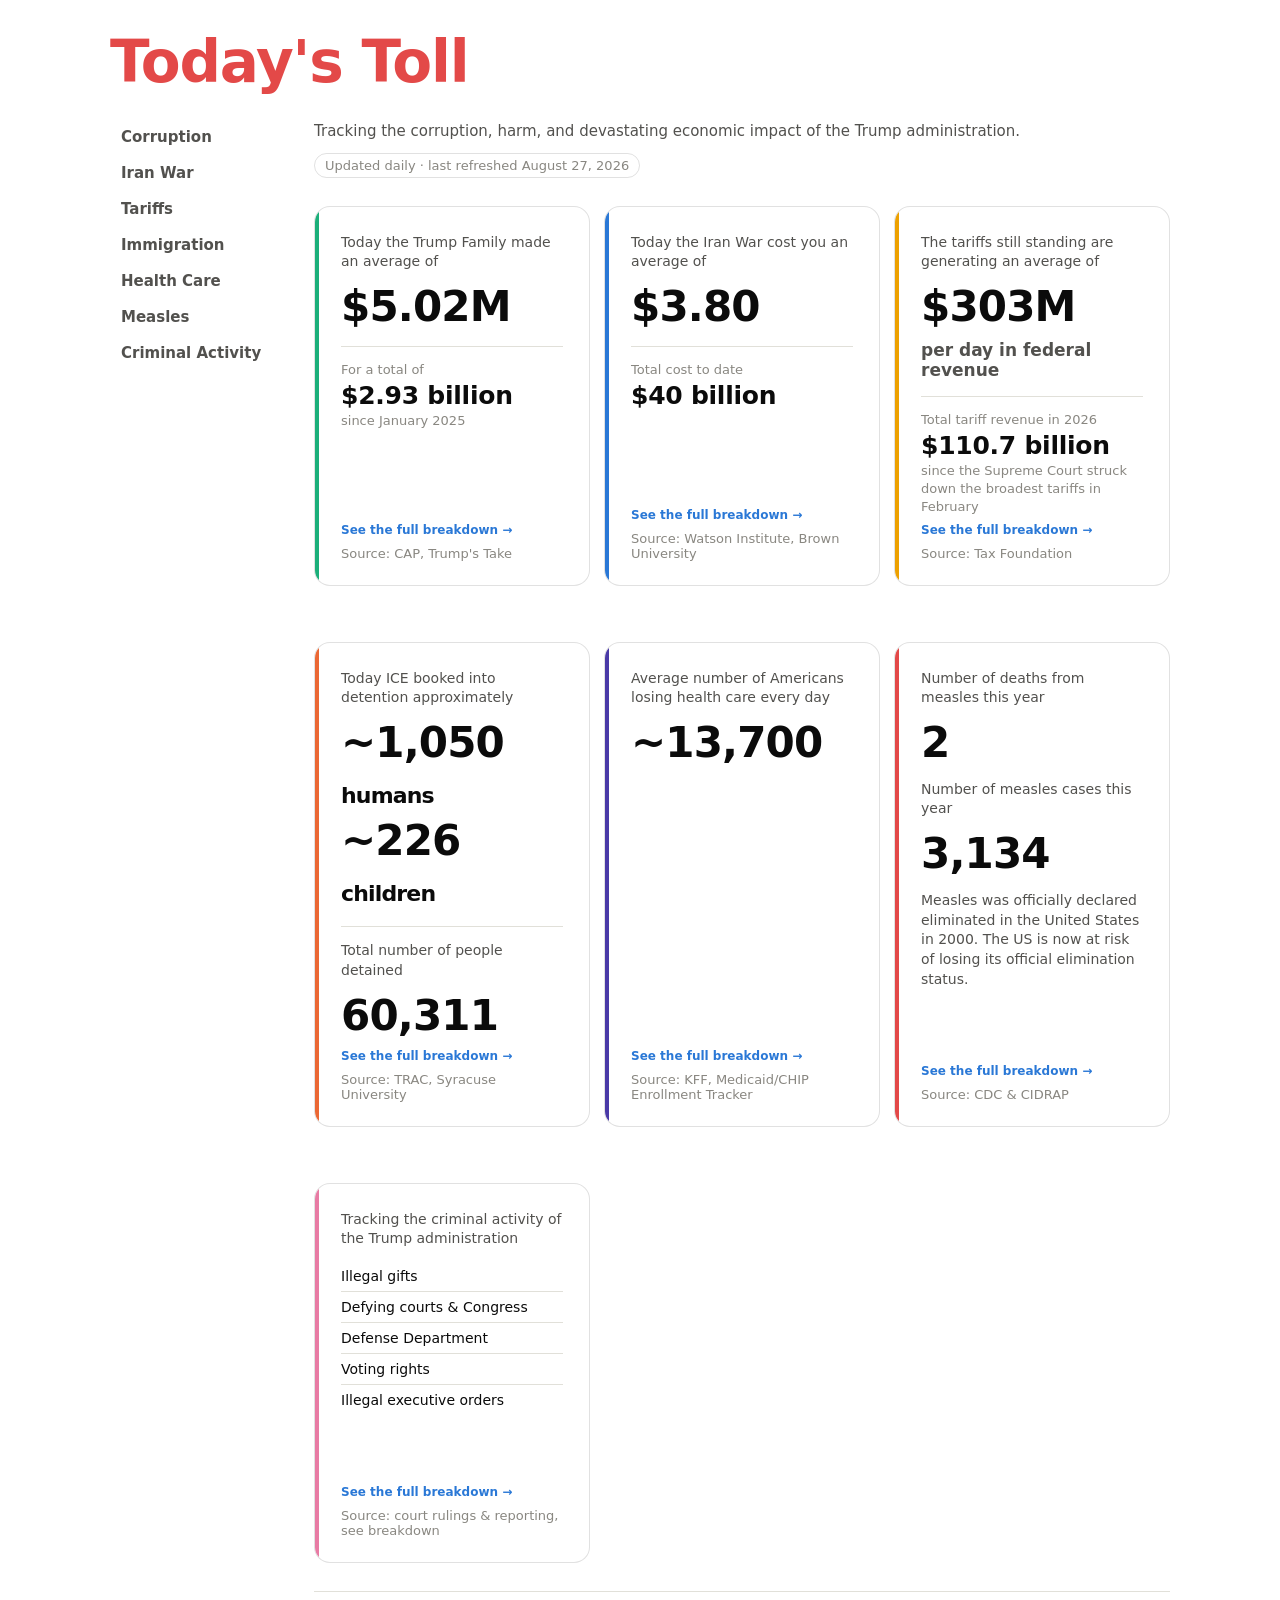
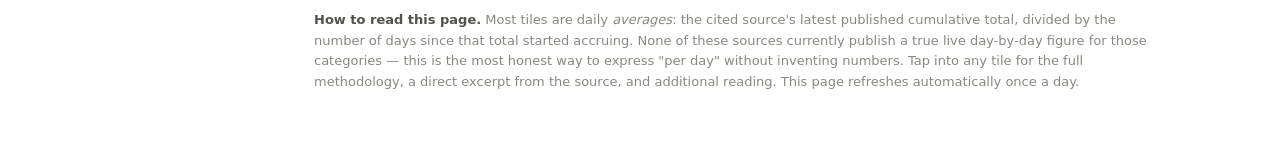
==== index.html @ 9c8bad54 "Add files via upload" ====
<!DOCTYPE html>
<html lang="en">
<head>
<meta charset="UTF-8">
<meta name="viewport" content="width=device-width, initial-scale=1.0">
<title>Today's Toll</title>
<link rel="stylesheet" href="style.css">
</head>
<body>

<header class="site-header">
  <p class="site-title"><a href="index.html">Today's Toll</a></p>
</header>

<div class="layout">
  <details class="mobile-menu">
    <summary>Menu</summary>
    <ul>
      <li><a href="trump-family.html">Corruption</a></li>
      <li><a href="iran-war.html">Iran War</a></li>
      <li><a href="tariffs.html">Tariffs</a></li>
      <li><a href="ice.html">Immigration</a></li>
      <li><a href="health-care.html">Health Care</a></li>
      <li><a href="measles.html">Measles</a></li>
      <li><a href="criminal-activity.html">Criminal Activity</a></li>
    </ul>
  </details>

  <nav class="sidebar">
    <ul>
      <li><a href="trump-family.html">Corruption</a></li>
      <li><a href="iran-war.html">Iran War</a></li>
      <li><a href="tariffs.html">Tariffs</a></li>
      <li><a href="ice.html">Immigration</a></li>
      <li><a href="health-care.html">Health Care</a></li>
      <li><a href="measles.html">Measles</a></li>
      <li><a href="criminal-activity.html">Criminal Activity</a></li>
    </ul>
  </nav>

  <main class="content">
    <div class="masthead">
      <p>Tracking the corruption, harm, and devastating economic impact of the Trump administration.</p>
      <span class="asof">Updated daily &middot; last refreshed August 27, 2026</span>
    </div>

    <div class="grid">

      <a class="tile" href="trump-family.html" style="--accent: var(--series-aqua)">
        <div class="tile-top">
          <p class="tile-label">Today the Trump Family made an average of</p>
          <p class="tile-value">$5.02M</p>
          <div class="tile-total-block">
            <p class="tile-total-label">For a total of</p>
            <p class="tile-total-value">$2.93 billion</p>
            <p class="tile-total-label">since January 2025</p>
          </div>
        </div>
        <div class="tile-footer">
          <span class="tile-cta">See the full breakdown &rarr;</span>
          <span class="tile-source">Source: CAP, Trump's Take</span>
        </div>
      </a>

      <a class="tile" href="iran-war.html" style="--accent: var(--series-blue)">
        <div class="tile-top">
          <p class="tile-label">Today the Iran War cost you an average of</p>
          <p class="tile-value">$3.80</p>
          <div class="tile-total-block">
            <p class="tile-total-label">Total cost to date</p>
            <p class="tile-total-value">$40 billion</p>
          </div>
        </div>
        <div class="tile-footer">
          <span class="tile-cta">See the full breakdown &rarr;</span>
          <span class="tile-source">Source: Watson Institute, Brown University</span>
        </div>
      </a>

      <a class="tile" href="tariffs.html" style="--accent: var(--series-yellow)">
        <div class="tile-top">
          <p class="tile-label">The tariffs still standing are generating an average of</p>
          <p class="tile-value">$303M</p>
          <p class="tile-value-sub">per day in federal revenue</p>
          <div class="tile-total-block">
            <p class="tile-total-label">Total tariff revenue in 2026</p>
            <p class="tile-total-value">$110.7 billion</p>
            <p class="tile-total-label">since the Supreme Court struck down the broadest tariffs in February</p>
          </div>
        </div>
        <div class="tile-footer">
          <span class="tile-cta">See the full breakdown &rarr;</span>
          <span class="tile-source">Source: Tax Foundation</span>
        </div>
      </a>

      <a class="tile" href="ice.html" style="--accent: var(--series-orange)">
        <div class="tile-top">
          <p class="tile-label">Today ICE booked into detention approximately</p>
          <p class="tile-value">~1,050 <span style="font-size:22px; font-weight:600;">humans</span></p>
          <p class="tile-value">~226 <span style="font-size:22px; font-weight:600;">children</span></p>
          <div class="tile-total-block">
            <p class="tile-label">Total number of people detained</p>
            <p class="tile-value">60,311</p>
          </div>
        </div>
        <div class="tile-footer">
          <span class="tile-cta">See the full breakdown &rarr;</span>
          <span class="tile-source">Source: TRAC, Syracuse University</span>
        </div>
      </a>

      <a class="tile" href="health-care.html" style="--accent: var(--series-violet)">
        <div class="tile-top">
          <p class="tile-label">Average number of Americans losing health care every day</p>
          <p class="tile-value">~13,700</p>
        </div>
        <div class="tile-footer">
          <span class="tile-cta">See the full breakdown &rarr;</span>
          <span class="tile-source">Source: KFF, Medicaid/CHIP Enrollment Tracker</span>
        </div>
      </a>

      <a class="tile" href="measles.html" style="--accent: var(--series-red)">
        <div class="tile-top">
          <p class="tile-label">Number of deaths from measles this year</p>
          <p class="tile-value">2</p>
          <p class="tile-label" style="margin-top:14px;">Number of measles cases this year</p>
          <p class="tile-value">3,134</p>
          <p class="tile-label" style="margin-top:14px;">Measles was officially declared eliminated in the United States in 2000. The US is now at risk of losing its official elimination status.</p>
        </div>
        <div class="tile-footer">
          <span class="tile-cta">See the full breakdown &rarr;</span>
          <span class="tile-source">Source: CDC &amp; CIDRAP</span>
        </div>
      </a>

      <a class="tile" href="criminal-activity.html" style="--accent: var(--series-magenta)">
        <div class="tile-top">
          <p class="tile-label">Tracking the criminal activity of the Trump administration</p>
          <ul class="tile-list">
            <li>Illegal gifts</li>
            <li>Defying courts &amp; Congress</li>
            <li>Defense Department</li>
            <li>Voting rights</li>
            <li>Illegal executive orders</li>
          </ul>
        </div>
        <div class="tile-footer">
          <span class="tile-cta">See the full breakdown &rarr;</span>
          <span class="tile-source">Source: court rulings &amp; reporting, see breakdown</span>
        </div>
      </a>

    </div>

    <div class="footer">
      <strong>How to read this page.</strong> Most tiles are daily <em>averages</em>: the cited source's latest published cumulative total, divided by the number of days since that total started accruing. None of these sources currently publish a true live day-by-day figure for those categories &mdash; this is the most honest way to express "per day" without inventing numbers. Tap into any tile for the full methodology, a direct excerpt from the source, and additional reading. This page refreshes automatically once a day.
    </div>
  </main>
</div>

</body>
</html>
---- style.css ----
:root {
  color-scheme: light;
  --surface-1:      #ffffff;
  --page-plane:     #ffffff;
  --text-primary:   #0b0b0b;
  --text-secondary: #52514e;
  --text-muted:     #898781;
  --gridline:       #e1e0d9;
  --border:         rgba(11,11,11,0.12);
  --series-blue:    #2a78d6;
  --series-orange:  #eb6834;
  --series-aqua:    #1baf7a;
  --series-yellow:  #eda100;
  --series-red:     #e34948;
  --series-violet:  #4a3aa7;
  --series-magenta: #e87ba4;
}

* { box-sizing: border-box; }

html, body {
  margin: 0;
  font-family: system-ui, -apple-system, "Segoe UI", sans-serif;
  background: var(--page-plane);
  color: var(--text-primary);
}

body {
  min-height: 100vh;
}

.wrap { max-width: 880px; margin: 0 auto; }
.wrap-narrow { max-width: 680px; margin: 0 auto; }

/* ---------- Site header ---------- */
.site-header {
  max-width: 1100px;
  margin: 0 auto;
  padding: 28px 20px 0;
}
.site-title {
  font-size: 58px;
  font-weight: 800;
  letter-spacing: -0.02em;
  margin: 0;
  color: var(--series-red);
}
.site-title a {
  color: inherit;
  text-decoration: none;
}

/* ---------- Sidebar + content layout ---------- */
.layout {
  max-width: 1100px;
  margin: 0 auto;
  padding: 24px 20px 56px;
  display: flex;
  gap: 36px;
  align-items: flex-start;
}
.sidebar {
  flex: 0 0 168px;
  position: sticky;
  top: 24px;
}
.sidebar ul {
  list-style: none;
  margin: 0;
  padding: 0;
  display: flex;
  flex-direction: column;
  gap: 2px;
}
.sidebar a {
  display: block;
  padding: 8px 11px;
  border-radius: 7px;
  font-size: 15px;
  font-weight: 600;
  color: var(--text-secondary);
  text-decoration: none;
}
.sidebar a:hover { background: #f4f4f2; color: var(--text-primary); }
.sidebar a.active { background: #f0f0ee; color: var(--text-primary); }

.content { flex: 1 1 auto; min-width: 0; }

.mobile-menu { display: none; }
@media (max-width: 760px) {
  .sidebar { display: none; }
  .layout { display: block; }
  .mobile-menu {
    display: block;
    margin-bottom: 24px;
  }
  .mobile-menu summary {
    cursor: pointer;
    font-weight: 700;
    font-size: 15px;
    padding: 10px 14px;
    border: 1px solid var(--border);
    border-radius: 8px;
    list-style: none;
  }
  .mobile-menu summary::-webkit-details-marker { display: none; }
  .mobile-menu summary::before {
    content: "\2630  ";
  }
  .mobile-menu[open] summary { border-radius: 8px 8px 0 0; }
  .mobile-menu ul {
    list-style: none;
    margin: 0;
    padding: 6px;
    border: 1px solid var(--border);
    border-top: none;
    border-radius: 0 0 8px 8px;
  }
  .mobile-menu li a {
    display: block;
    padding: 8px 11px;
    font-size: 15px;
    font-weight: 600;
    color: var(--text-secondary);
    text-decoration: none;
    border-radius: 6px;
  }
  .mobile-menu li a:hover { background: #f4f4f2; }
}

/* ---------- Masthead (homepage) ---------- */
.masthead { margin-bottom: 28px; }
.masthead h1 {
  font-size: 20px;
  font-weight: 600;
  margin: 0 0 6px;
  letter-spacing: -0.01em;
}
.masthead p {
  margin: 0;
  color: var(--text-secondary);
  font-size: 15px;
  line-height: 1.5;
}
.asof {
  display: inline-block;
  margin-top: 10px;
  font-size: 13px;
  color: var(--text-muted);
  border: 1px solid var(--border);
  border-radius: 999px;
  padding: 4px 10px;
}

/* ---------- Tile grid ---------- */
.grid {
  display: grid;
  grid-template-columns: repeat(auto-fit, minmax(240px, 1fr));
  column-gap: 14px;
  row-gap: 56px;
}

a.tile {
  display: flex;
  flex-direction: column;
  min-height: 380px;
  text-decoration: none;
  color: inherit;
  background: var(--surface-1);
  border: 1px solid var(--border);
  border-radius: 16px;
  padding: 26px 26px 24px;
  position: relative;
  overflow: hidden;
  transition: box-shadow 0.15s ease, transform 0.15s ease;
}
.tile-top { flex: 1 1 auto; }
.tile-footer { margin-top: auto; }
a.tile:hover {
  box-shadow: 0 4px 16px rgba(11,11,11,0.08);
  transform: translateY(-1px);
}
a.tile::before {
  content: "";
  position: absolute;
  left: 0; top: 0; bottom: 0;
  width: 4px;
  background: var(--accent, var(--series-blue));
}

.tile-label {
  font-size: 14px;
  color: var(--text-secondary);
  margin: 0 0 12px;
  line-height: 1.4;
}

.tile-value {
  font-size: 42px;
  font-weight: 600;
  line-height: 1.1;
  margin: 0 0 6px;
  letter-spacing: -0.02em;
  font-variant-numeric: proportional-nums;
}

.tile-value-secondary {
  font-size: 32px;
  font-weight: 600;
  line-height: 1.1;
  margin: 0 0 6px;
  letter-spacing: -0.02em;
  font-variant-numeric: proportional-nums;
}

.tile-value-sub {
  font-size: 17px;
  font-weight: 600;
  color: var(--text-secondary);
  margin: 10px 0 0;
}

.tile-list {
  list-style: none;
  margin: 0;
  padding: 0;
}
.tile-list li {
  font-size: 14px;
  color: var(--text-primary);
  padding: 7px 0;
  border-top: 1px solid var(--gridline);
}
.tile-list li:first-child { border-top: none; }

.tile-total-block {
  margin: 16px 0 0;
  padding-top: 14px;
  border-top: 1px solid var(--gridline);
}
.tile-total-label {
  font-size: 13px;
  color: var(--text-muted);
  margin: 0;
  line-height: 1.4;
}
.tile-total-value {
  font-size: 25px;
  font-weight: 700;
  color: var(--text-primary);
  margin: 2px 0;
  letter-spacing: -0.01em;
  font-variant-numeric: proportional-nums;
}

.tile-cta {
  display: inline-flex;
  align-items: center;
  gap: 4px;
  font-size: 12px;
  font-weight: 600;
  color: var(--series-blue);
  margin-top: 0;
}

.tile-source {
  display: block;
  font-size: 13px;
  color: var(--text-muted);
  margin-top: 8px;
}

.footer {
  margin-top: 28px;
  padding-top: 18px;
  border-top: 1px solid var(--gridline);
  font-size: 13px;
  color: var(--text-muted);
  line-height: 1.6;
}
.footer strong { color: var(--text-secondary); }

/* ---------- Detail pages ---------- */
.back-link {
  display: inline-flex;
  align-items: center;
  gap: 6px;
  font-size: 12px;
  font-weight: 600;
  color: var(--text-secondary);
  text-decoration: none;
  margin-bottom: 24px;
}
.back-link:hover { color: var(--text-primary); }

.detail-header {
  border-left: 4px solid var(--accent, var(--series-blue));
  padding-left: 20px;
  margin-bottom: 32px;
}
.detail-eyebrow {
  font-size: 13px;
  font-weight: 700;
  letter-spacing: 0.03em;
  text-transform: uppercase;
  color: var(--accent, var(--series-blue));
  margin: 0 0 8px;
}
.detail-header h1 {
  font-size: 23px;
  font-weight: 600;
  margin: 0 0 6px;
  letter-spacing: -0.01em;
}
.detail-value {
  font-size: 38px;
  font-weight: 600;
  letter-spacing: -0.02em;
  margin: 12px 0 4px;
}
.detail-total {
  font-size: 13px;
  color: var(--text-secondary);
  margin: 0;
}
.detail-total strong { color: var(--text-primary); }

.section-title {
  font-size: 12px;
  font-weight: 700;
  text-transform: uppercase;
  letter-spacing: 0.03em;
  color: var(--text-muted);
  margin: 32px 0 12px;
}

.quote-block {
  background: var(--page-plane);
  border: 1px solid var(--gridline);
  border-left: 3px solid var(--accent, var(--series-blue));
  border-radius: 8px;
  padding: 14px 16px;
  font-size: 13px;
  line-height: 1.6;
  color: var(--text-primary);
  margin: 0 0 8px;
}
.quote-cite {
  font-size: 14px;
  color: var(--text-muted);
  margin: 0 0 20px;
}
.quote-cite a { color: var(--series-blue); text-decoration: none; }
.quote-cite a:hover { text-decoration: underline; }

.source-list {
  list-style: none;
  margin: 0;
  padding: 0;
}
.source-list li {
  padding: 12px 0;
  border-top: 1px solid var(--gridline);
}
.source-list li:first-child { border-top: none; }
.source-list a {
  font-size: 13px;
  font-weight: 600;
  color: var(--series-blue);
  text-decoration: none;
}
.source-list a:hover { text-decoration: underline; }
.source-list p {
  margin: 4px 0 0;
  font-size: 14px;
  color: var(--text-secondary);
  line-height: 1.5;
}

.methodology {
  margin-top: 32px;
  padding-top: 16px;
  border-top: 1px solid var(--gridline);
  font-size: 13px;
  color: var(--text-muted);
  line-height: 1.6;
}
.methodology strong { color: var(--text-secondary); }

/* ---------- Criminal Activity sub-category sections ---------- */
.subcategory {
  margin: 0 0 28px;
  padding-bottom: 28px;
  border-bottom: 1px solid var(--gridline);
}
.subcategory:last-child {
  border-bottom: none;
  padding-bottom: 0;
}
.subcategory-title {
  font-size: 19px;
  font-weight: 600;
  margin: 0 0 8px;
  letter-spacing: -0.01em;
}
.subcategory-placeholder {
  font-size: 14px;
  color: var(--text-muted);
  font-style: italic;
  margin: 0;
}
.subcategory-dek {
  font-size: 14px;
  color: var(--text-secondary);
  margin: 0 0 12px;
  line-height: 1.5;
}
.subcategory-links {
  font-size: 13px;
  color: var(--text-muted);
  margin: 8px 0 0;
}
.subcategory-links a { color: var(--series-blue); text-decoration: none; }
.subcategory-links a:hover { text-decoration: underline; }
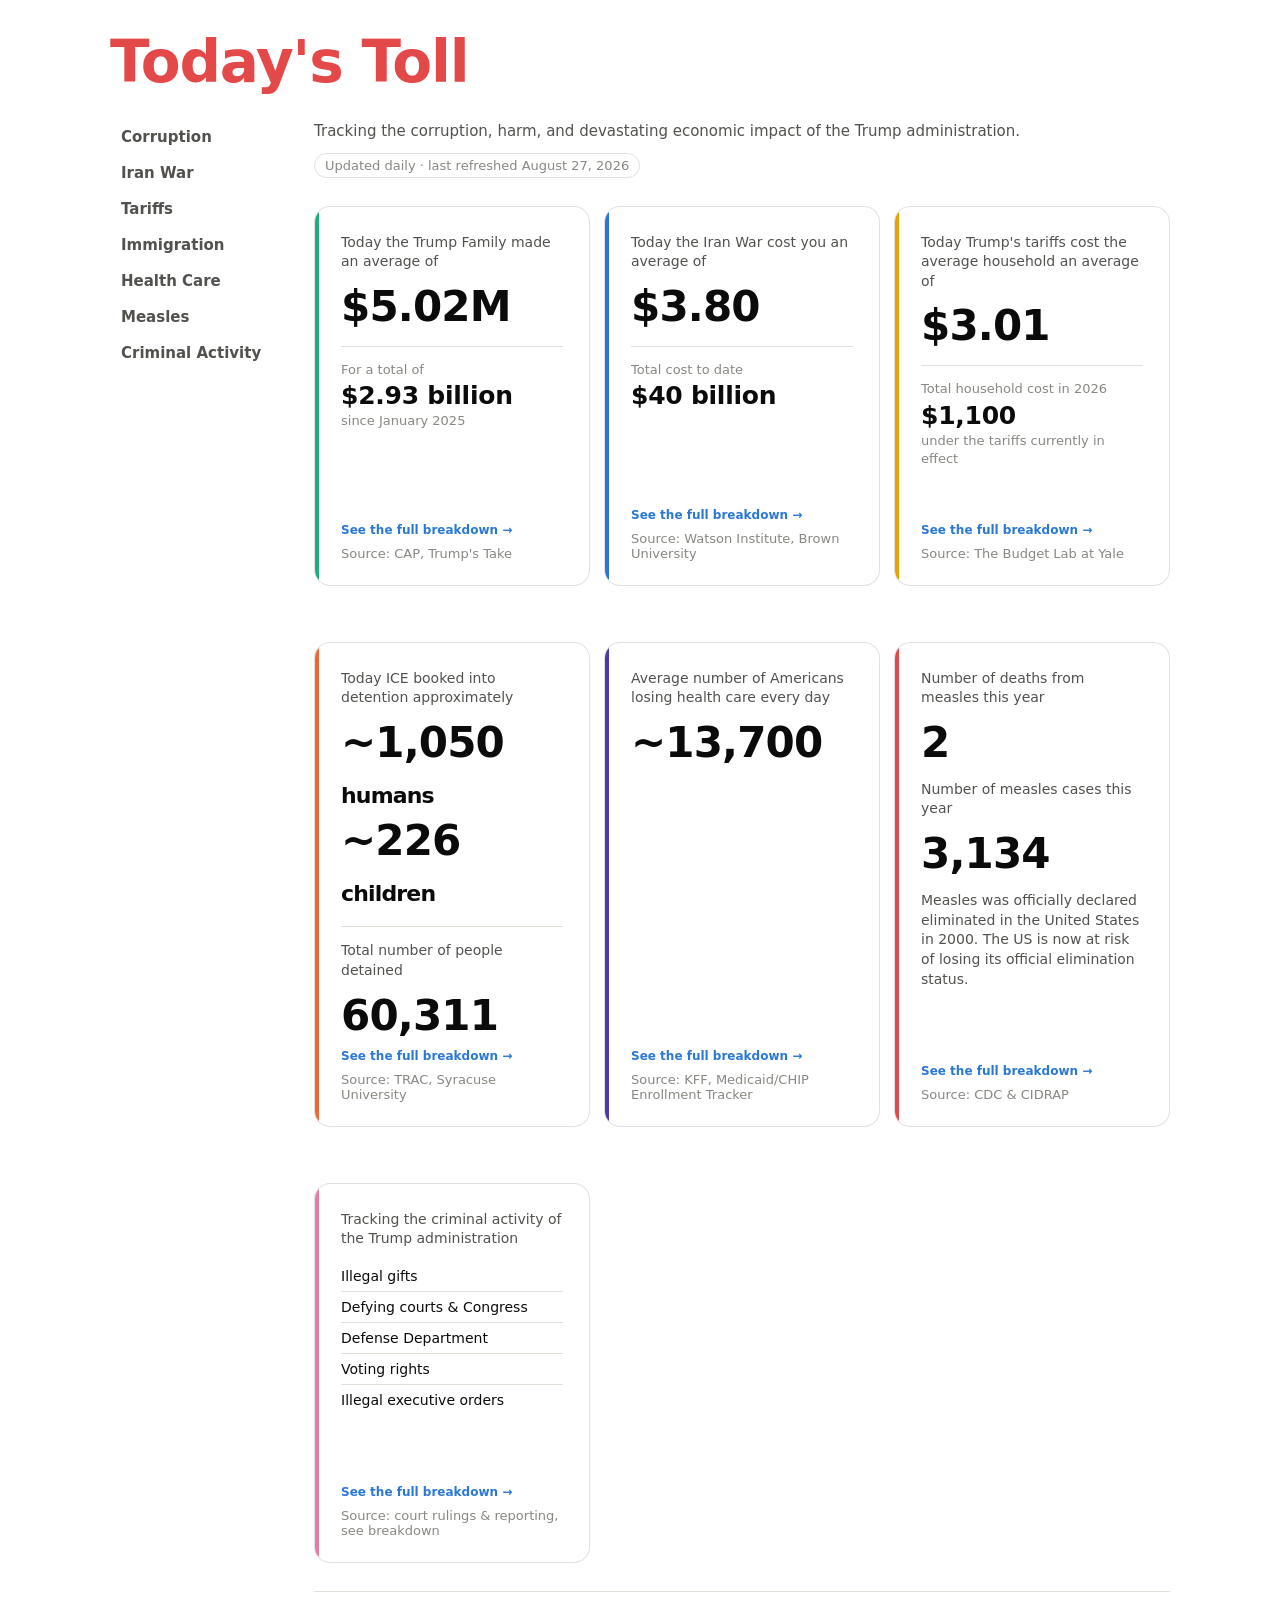
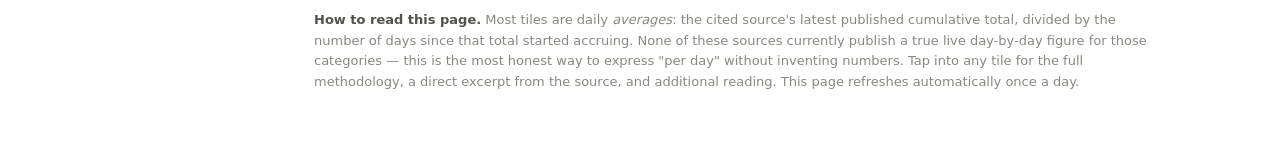
==== commit d39d28e5: "Add files via upload" ====
--- a/index.html
+++ b/index.html
@@ -79,18 +79,17 @@
 
       <a class="tile" href="tariffs.html" style="--accent: var(--series-yellow)">
         <div class="tile-top">
-          <p class="tile-label">The tariffs still standing are generating an average of</p>
-          <p class="tile-value">$303M</p>
-          <p class="tile-value-sub">per day in federal revenue</p>
+          <p class="tile-label">Today Trump's tariffs cost the average household an average of</p>
+          <p class="tile-value">$3.01</p>
           <div class="tile-total-block">
-            <p class="tile-total-label">Total tariff revenue in 2026</p>
-            <p class="tile-total-value">$110.7 billion</p>
-            <p class="tile-total-label">since the Supreme Court struck down the broadest tariffs in February</p>
+            <p class="tile-total-label">Total household cost in 2026</p>
+            <p class="tile-total-value">$1,100</p>
+            <p class="tile-total-label">under the tariffs currently in effect</p>
           </div>
         </div>
         <div class="tile-footer">
           <span class="tile-cta">See the full breakdown &rarr;</span>
-          <span class="tile-source">Source: Tax Foundation</span>
+          <span class="tile-source">Source: The Budget Lab at Yale</span>
         </div>
       </a>
 
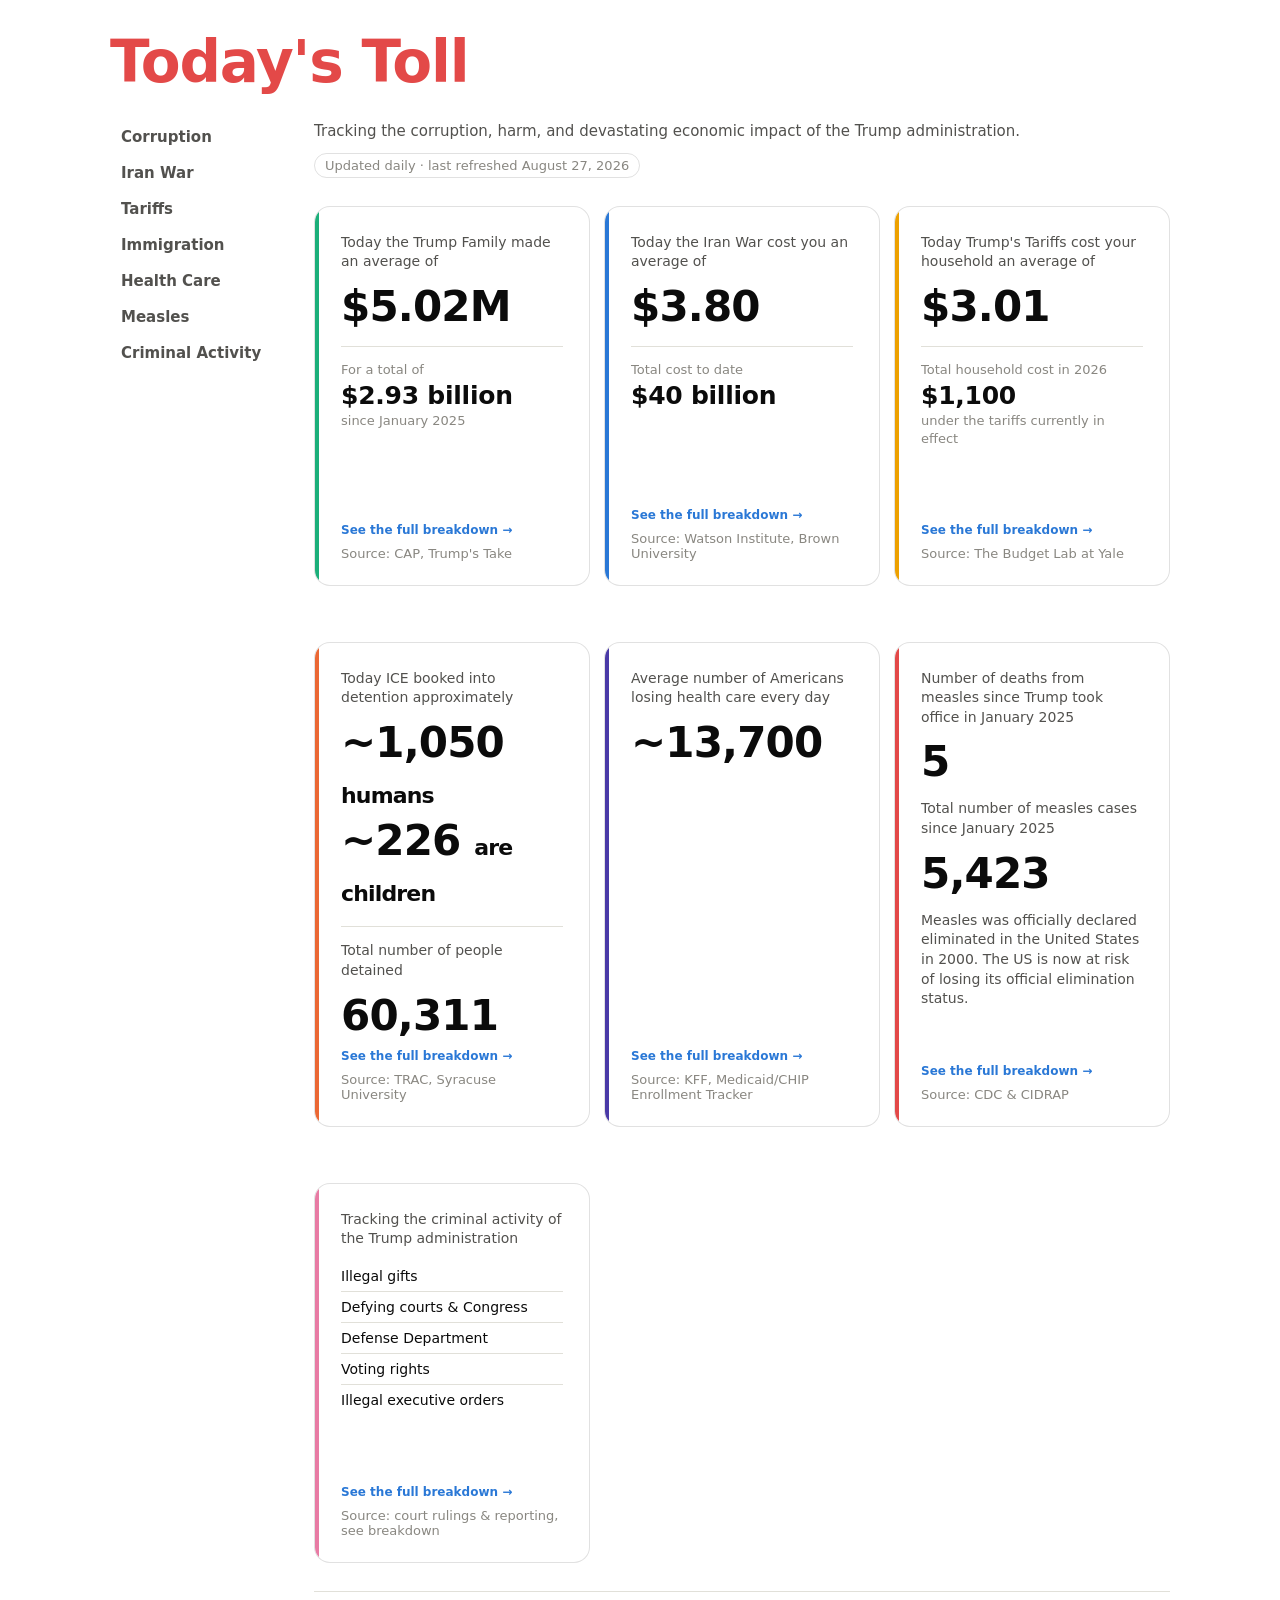
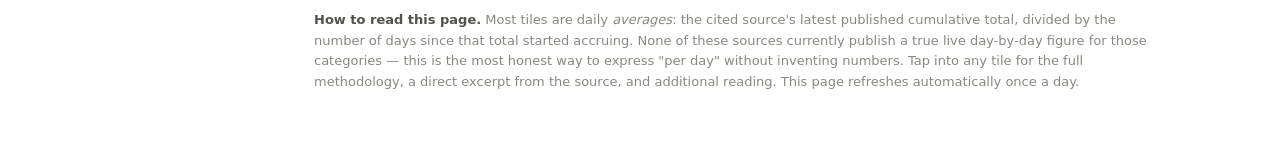
==== commit 13101a81: "Add files via upload" ====
--- a/index.html
+++ b/index.html
@@ -79,7 +79,7 @@
 
       <a class="tile" href="tariffs.html" style="--accent: var(--series-yellow)">
         <div class="tile-top">
-          <p class="tile-label">Today Trump's tariffs cost the average household an average of</p>
+          <p class="tile-label">Today Trump's Tariffs cost your household an average of</p>
           <p class="tile-value">$3.01</p>
           <div class="tile-total-block">
             <p class="tile-total-label">Total household cost in 2026</p>
@@ -97,7 +97,7 @@
         <div class="tile-top">
           <p class="tile-label">Today ICE booked into detention approximately</p>
           <p class="tile-value">~1,050 <span style="font-size:22px; font-weight:600;">humans</span></p>
-          <p class="tile-value">~226 <span style="font-size:22px; font-weight:600;">children</span></p>
+          <p class="tile-value">~226 <span style="font-size:22px; font-weight:600;">are children</span></p>
           <div class="tile-total-block">
             <p class="tile-label">Total number of people detained</p>
             <p class="tile-value">60,311</p>
@@ -122,10 +122,10 @@
 
       <a class="tile" href="measles.html" style="--accent: var(--series-red)">
         <div class="tile-top">
-          <p class="tile-label">Number of deaths from measles this year</p>
-          <p class="tile-value">2</p>
-          <p class="tile-label" style="margin-top:14px;">Number of measles cases this year</p>
-          <p class="tile-value">3,134</p>
+          <p class="tile-label">Number of deaths from measles since Trump took office in January 2025</p>
+          <p class="tile-value">5</p>
+          <p class="tile-label" style="margin-top:14px;">Total number of measles cases since January 2025</p>
+          <p class="tile-value">5,423</p>
           <p class="tile-label" style="margin-top:14px;">Measles was officially declared eliminated in the United States in 2000. The US is now at risk of losing its official elimination status.</p>
         </div>
         <div class="tile-footer">
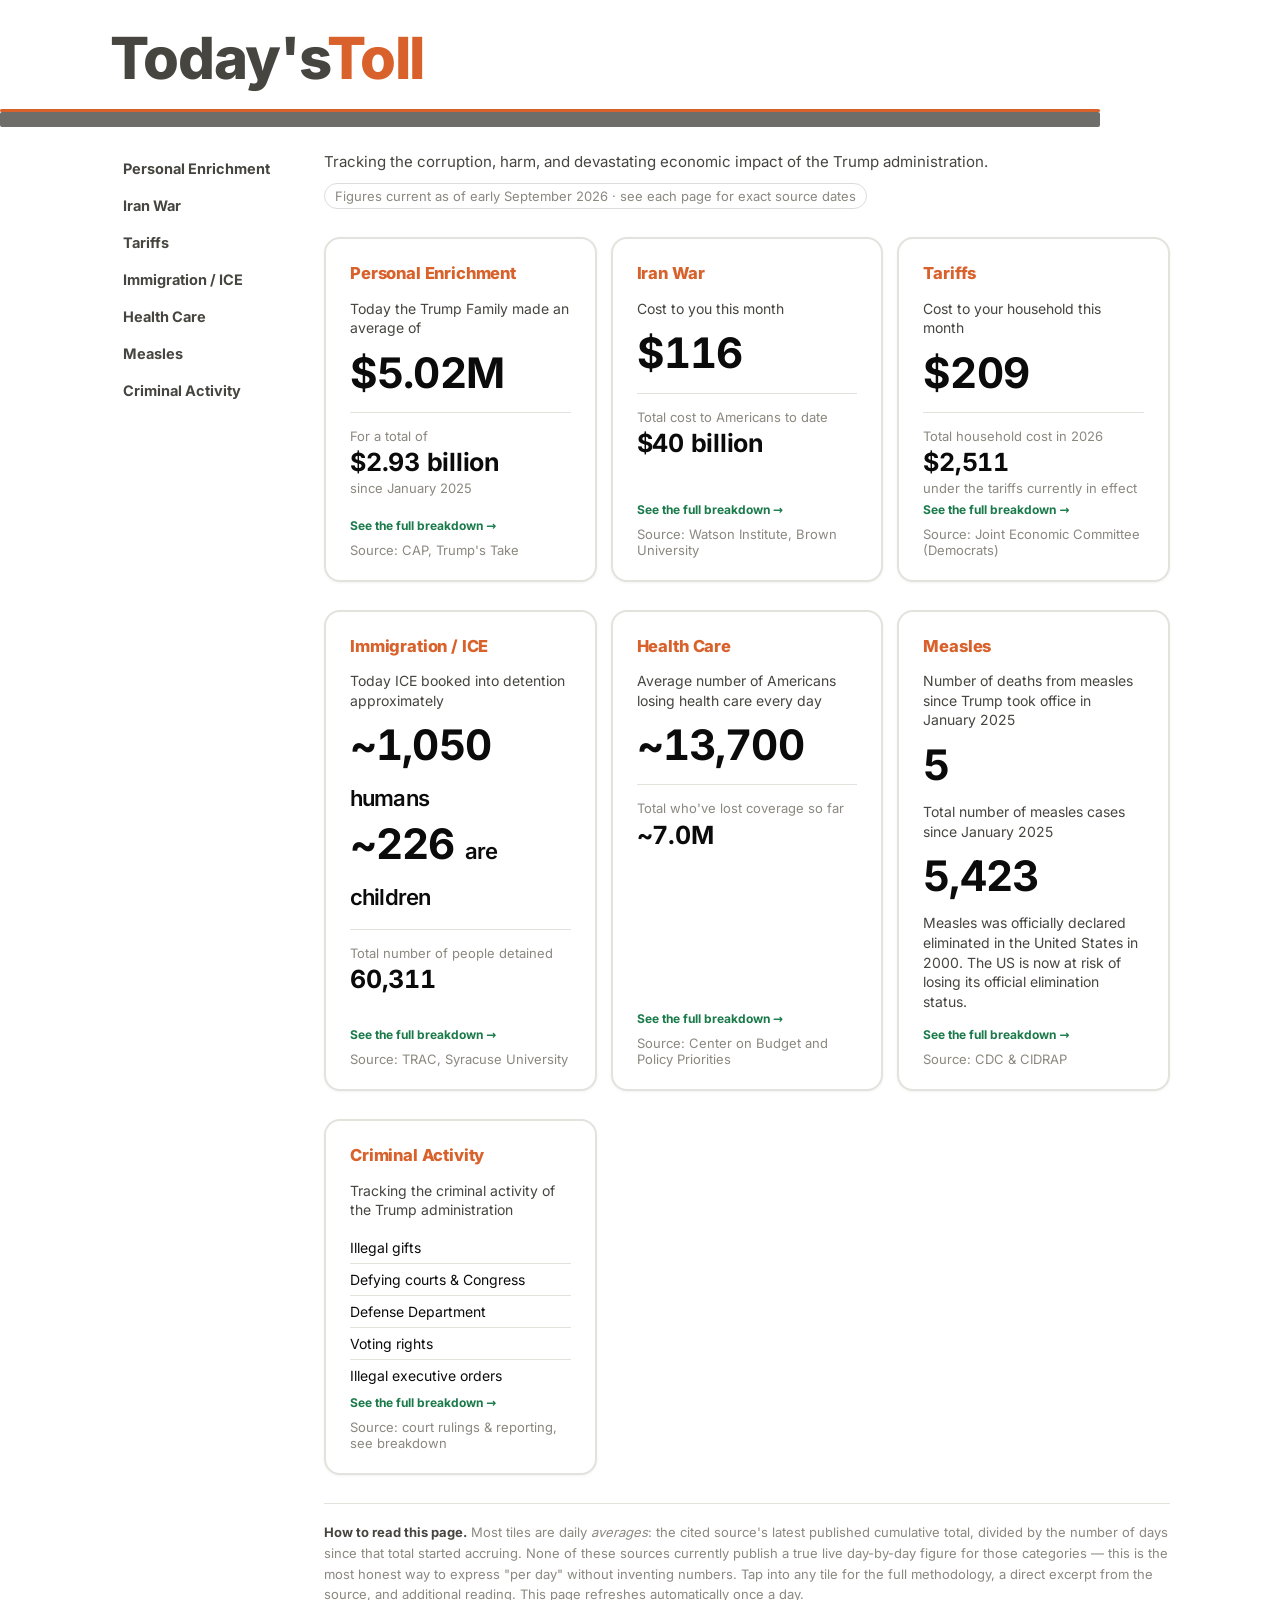
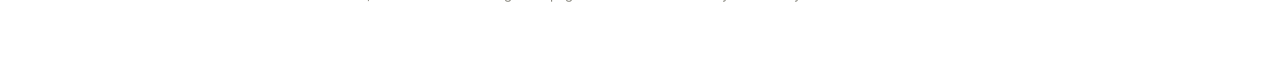
==== commit f76b17d5: "Add files via upload" ====
--- a/index.html
+++ b/index.html
@@ -9,17 +9,19 @@
 <body>
 
 <header class="site-header">
-  <p class="site-title"><a href="index.html">Today's Toll</a></p>
+  <p class="site-title"><a href="index.html"><span class="word-gray">Today's</span><span class="word-orange">Toll</span></a></p>
 </header>
+<div class="masthead-rule"></div>
+<div class="masthead-rule-thick"></div>
 
 <div class="layout">
   <details class="mobile-menu">
     <summary>Menu</summary>
     <ul>
-      <li><a href="trump-family.html">Corruption</a></li>
+      <li><a href="trump-family.html">Personal Enrichment</a></li>
       <li><a href="iran-war.html">Iran War</a></li>
       <li><a href="tariffs.html">Tariffs</a></li>
-      <li><a href="ice.html">Immigration</a></li>
+      <li><a href="ice.html">Immigration / ICE</a></li>
       <li><a href="health-care.html">Health Care</a></li>
       <li><a href="measles.html">Measles</a></li>
       <li><a href="criminal-activity.html">Criminal Activity</a></li>
@@ -28,10 +30,10 @@
 
   <nav class="sidebar">
     <ul>
-      <li><a href="trump-family.html">Corruption</a></li>
+      <li><a href="trump-family.html">Personal Enrichment</a></li>
       <li><a href="iran-war.html">Iran War</a></li>
       <li><a href="tariffs.html">Tariffs</a></li>
-      <li><a href="ice.html">Immigration</a></li>
+      <li><a href="ice.html">Immigration / ICE</a></li>
       <li><a href="health-care.html">Health Care</a></li>
       <li><a href="measles.html">Measles</a></li>
       <li><a href="criminal-activity.html">Criminal Activity</a></li>
@@ -41,13 +43,14 @@
   <main class="content">
     <div class="masthead">
       <p>Tracking the corruption, harm, and devastating economic impact of the Trump administration.</p>
-      <span class="asof">Updated daily &middot; last refreshed August 27, 2026</span>
+      <span class="asof">Figures current as of early September 2026 &middot; see each page for exact source dates</span>
     </div>
 
     <div class="grid">
 
-      <a class="tile" href="trump-family.html" style="--accent: var(--series-aqua)">
+      <a class="tile" href="trump-family.html">
         <div class="tile-top">
+          <p class="tile-title">Personal Enrichment</p>
           <p class="tile-label">Today the Trump Family made an average of</p>
           <p class="tile-value">$5.02M</p>
           <div class="tile-total-block">
@@ -62,12 +65,13 @@
         </div>
       </a>
 
-      <a class="tile" href="iran-war.html" style="--accent: var(--series-blue)">
+      <a class="tile" href="iran-war.html">
         <div class="tile-top">
-          <p class="tile-label">Today the Iran War cost you an average of</p>
-          <p class="tile-value">$3.80</p>
+          <p class="tile-title">Iran War</p>
+          <p class="tile-label">Cost to you this month</p>
+          <p class="tile-value">$116</p>
           <div class="tile-total-block">
-            <p class="tile-total-label">Total cost to date</p>
+            <p class="tile-total-label">Total cost to Americans to date</p>
             <p class="tile-total-value">$40 billion</p>
           </div>
         </div>
@@ -77,30 +81,32 @@
         </div>
       </a>
 
-      <a class="tile" href="tariffs.html" style="--accent: var(--series-yellow)">
+      <a class="tile" href="tariffs.html">
         <div class="tile-top">
-          <p class="tile-label">Today Trump's Tariffs cost your household an average of</p>
-          <p class="tile-value">$3.01</p>
+          <p class="tile-title">Tariffs</p>
+          <p class="tile-label">Cost to your household this month</p>
+          <p class="tile-value">$209</p>
           <div class="tile-total-block">
             <p class="tile-total-label">Total household cost in 2026</p>
-            <p class="tile-total-value">$1,100</p>
+            <p class="tile-total-value">$2,511</p>
             <p class="tile-total-label">under the tariffs currently in effect</p>
           </div>
         </div>
         <div class="tile-footer">
           <span class="tile-cta">See the full breakdown &rarr;</span>
-          <span class="tile-source">Source: The Budget Lab at Yale</span>
+          <span class="tile-source">Source: Joint Economic Committee (Democrats)</span>
         </div>
       </a>
 
-      <a class="tile" href="ice.html" style="--accent: var(--series-orange)">
+      <a class="tile" href="ice.html">
         <div class="tile-top">
+          <p class="tile-title">Immigration / ICE</p>
           <p class="tile-label">Today ICE booked into detention approximately</p>
           <p class="tile-value">~1,050 <span style="font-size:22px; font-weight:600;">humans</span></p>
           <p class="tile-value">~226 <span style="font-size:22px; font-weight:600;">are children</span></p>
           <div class="tile-total-block">
-            <p class="tile-label">Total number of people detained</p>
-            <p class="tile-value">60,311</p>
+            <p class="tile-total-label">Total number of people detained</p>
+            <p class="tile-total-value">60,311</p>
           </div>
         </div>
         <div class="tile-footer">
@@ -109,19 +115,25 @@
         </div>
       </a>
 
-      <a class="tile" href="health-care.html" style="--accent: var(--series-violet)">
+      <a class="tile" href="health-care.html">
         <div class="tile-top">
+          <p class="tile-title">Health Care</p>
           <p class="tile-label">Average number of Americans losing health care every day</p>
           <p class="tile-value">~13,700</p>
+          <div class="tile-total-block">
+            <p class="tile-total-label">Total who've lost coverage so far</p>
+            <p class="tile-total-value">~7.0M</p>
+          </div>
         </div>
         <div class="tile-footer">
           <span class="tile-cta">See the full breakdown &rarr;</span>
-          <span class="tile-source">Source: KFF, Medicaid/CHIP Enrollment Tracker</span>
+          <span class="tile-source">Source: Center on Budget and Policy Priorities</span>
         </div>
       </a>
 
-      <a class="tile" href="measles.html" style="--accent: var(--series-red)">
+      <a class="tile" href="measles.html">
         <div class="tile-top">
+          <p class="tile-title">Measles</p>
           <p class="tile-label">Number of deaths from measles since Trump took office in January 2025</p>
           <p class="tile-value">5</p>
           <p class="tile-label" style="margin-top:14px;">Total number of measles cases since January 2025</p>
@@ -134,8 +146,9 @@
         </div>
       </a>
 
-      <a class="tile" href="criminal-activity.html" style="--accent: var(--series-magenta)">
+      <a class="tile" href="criminal-activity.html">
         <div class="tile-top">
+          <p class="tile-title">Criminal Activity</p>
           <p class="tile-label">Tracking the criminal activity of the Trump administration</p>
           <ul class="tile-list">
             <li>Illegal gifts</li>
--- a/style.css
+++ b/style.css
@@ -1,27 +1,97 @@
+@font-face {
+  font-family: 'Inter';
+  font-style: normal;
+  font-weight: 400;
+  font-display: swap;
+  src: url('fonts/Inter-400.woff2') format('woff2');
+}
+@font-face {
+  font-family: 'Inter';
+  font-style: normal;
+  font-weight: 500;
+  font-display: swap;
+  src: url('fonts/Inter-500.woff2') format('woff2');
+}
+@font-face {
+  font-family: 'Inter';
+  font-style: normal;
+  font-weight: 600;
+  font-display: swap;
+  src: url('fonts/Inter-600.woff2') format('woff2');
+}
+@font-face {
+  font-family: 'Inter';
+  font-style: normal;
+  font-weight: 700;
+  font-display: swap;
+  src: url('fonts/Inter-700.woff2') format('woff2');
+}
+@font-face {
+  font-family: 'Inter';
+  font-style: normal;
+  font-weight: 800;
+  font-display: swap;
+  src: url('fonts/Inter-800.woff2') format('woff2');
+}
+
 :root {
   color-scheme: light;
-  --surface-1:      #ffffff;
-  --page-plane:     #ffffff;
-  --text-primary:   #0b0b0b;
-  --text-secondary: #52514e;
-  --text-muted:     #898781;
-  --gridline:       #e1e0d9;
-  --border:         rgba(11,11,11,0.12);
-  --series-blue:    #2a78d6;
-  --series-orange:  #eb6834;
-  --series-aqua:    #1baf7a;
-  --series-yellow:  #eda100;
-  --series-red:     #e34948;
-  --series-violet:  #4a3aa7;
-  --series-magenta: #e87ba4;
+  --surface: #ffffff;
+  --surface-sunken: #ffffff;
+  --surface-raised: #f3f2ee;
+  --text-primary: #0b0b0b;
+  --text-secondary: #46453f;
+  --text-muted: #8a887f;
+  --gridline: #e3e2dd;
+  --border: rgba(11,11,11,0.14);
+  --link: #46453f;
+  --accent: #d9622c;
+  --accent-gray: #46453f;
+  --accent-tint: #fbe9e0;
+  --positive-green: #1a7a4a;
+  --positive-green-tint: #e6f4ec;
+}
+@media (prefers-color-scheme: dark) {
+  :root:not([data-theme="light"]) {
+    --surface: #17171a;
+    --surface-sunken: #111113;
+    --surface-raised: #1d1d20;
+    --text-primary: #f2f1ec;
+    --text-secondary: #c9c7be;
+    --text-muted: #8f8d84;
+    --gridline: #313134;
+    --border: rgba(255,255,255,0.16);
+    --link: #c9c7be;
+    --accent: #ff8f5c;
+    --accent-gray: #c9c7be;
+    --accent-tint: #34211a;
+    --positive-green: #4ade80;
+    --positive-green-tint: #163524;
+  }
+}
+:root[data-theme="dark"] {
+  --surface: #17171a;
+  --surface-sunken: #111113;
+  --surface-raised: #1d1d20;
+  --text-primary: #f2f1ec;
+  --text-secondary: #c9c7be;
+  --text-muted: #8f8d84;
+  --gridline: #313134;
+  --border: rgba(255,255,255,0.16);
+  --link: #c9c7be;
+  --accent: #ff8f5c;
+  --accent-gray: #c9c7be;
+  --accent-tint: #34211a;
+  --positive-green: #4ade80;
+  --positive-green-tint: #163524;
 }
 
 * { box-sizing: border-box; }
 
 html, body {
   margin: 0;
-  font-family: system-ui, -apple-system, "Segoe UI", sans-serif;
-  background: var(--page-plane);
+  font-family: 'Inter', system-ui, -apple-system, "Segoe UI", sans-serif;
+  background: var(--surface-sunken);
   color: var(--text-primary);
 }
 
@@ -30,7 +100,7 @@
 }
 
 .wrap { max-width: 880px; margin: 0 auto; }
-.wrap-narrow { max-width: 680px; margin: 0 auto; }
+.wrap-narrow { max-width: 820px; margin: 0 auto; }
 
 /* ---------- Site header ---------- */
 .site-header {
@@ -43,11 +113,28 @@
   font-weight: 800;
   letter-spacing: -0.02em;
   margin: 0;
-  color: var(--series-red);
+  line-height: 1.05;
 }
 .site-title a {
   color: inherit;
   text-decoration: none;
+}
+.site-title .word-gray { color: var(--accent-gray); }
+.site-title .word-orange { color: var(--accent); }
+.masthead-rule {
+  max-width: 1100px;
+  height: 3px;
+  background: var(--accent);
+  border-radius: 2px;
+  margin: 20px 0 0;
+}
+.masthead-rule-thick {
+  max-width: 1100px;
+  height: 15px;
+  background: var(--accent-gray);
+  border-radius: 2px;
+  margin: 0;
+  opacity: 0.78;
 }
 
 /* ---------- Sidebar + content layout ---------- */
@@ -60,7 +147,7 @@
   align-items: flex-start;
 }
 .sidebar {
-  flex: 0 0 168px;
+  flex: 0 0 178px;
   position: sticky;
   top: 24px;
 }
@@ -74,15 +161,15 @@
 }
 .sidebar a {
   display: block;
-  padding: 8px 11px;
-  border-radius: 7px;
-  font-size: 15px;
-  font-weight: 600;
+  padding: 9px 13px;
+  border-radius: 8px;
+  font-size: 14.5px;
+  font-weight: 700;
   color: var(--text-secondary);
   text-decoration: none;
 }
-.sidebar a:hover { background: #f4f4f2; color: var(--text-primary); }
-.sidebar a.active { background: #f0f0ee; color: var(--text-primary); }
+.sidebar a:hover { background: var(--surface-raised); color: var(--text-primary); }
+.sidebar a.active { background: var(--surface-raised); color: var(--text-primary); }
 
 .content { flex: 1 1 auto; min-width: 0; }
 
@@ -125,7 +212,7 @@
     text-decoration: none;
     border-radius: 6px;
   }
-  .mobile-menu li a:hover { background: #f4f4f2; }
+  .mobile-menu li a:hover { background: var(--surface-raised); }
 }
 
 /* ---------- Masthead (homepage) ---------- */
@@ -152,26 +239,27 @@
   padding: 4px 10px;
 }
 
-/* ---------- Tile grid ---------- */
+/* ---------- Tile grid (homepage) ---------- */
 .grid {
   display: grid;
   grid-template-columns: repeat(auto-fit, minmax(240px, 1fr));
   column-gap: 14px;
-  row-gap: 56px;
+  row-gap: 28px;
 }
 
 a.tile {
   display: flex;
   flex-direction: column;
-  min-height: 380px;
+  min-height: 340px;
   text-decoration: none;
   color: inherit;
-  background: var(--surface-1);
-  border: 1px solid var(--border);
+  background: var(--surface);
+  border: 2px solid var(--gridline);
   border-radius: 16px;
-  padding: 26px 26px 24px;
+  padding: 24px 24px 22px;
   position: relative;
   overflow: hidden;
+  box-shadow: 0 1px 3px rgba(11,11,11,0.05);
   transition: box-shadow 0.15s ease, transform 0.15s ease;
 }
 .tile-top { flex: 1 1 auto; }
@@ -180,12 +268,14 @@
   box-shadow: 0 4px 16px rgba(11,11,11,0.08);
   transform: translateY(-1px);
 }
-a.tile::before {
-  content: "";
-  position: absolute;
-  left: 0; top: 0; bottom: 0;
-  width: 4px;
-  background: var(--accent, var(--series-blue));
+
+.tile-title {
+  font-size: 16.5px;
+  font-weight: 800;
+  letter-spacing: -0.01em;
+  color: var(--accent);
+  margin: 0 0 14px;
+  line-height: 1.3;
 }
 
 .tile-label {
@@ -197,25 +287,27 @@
 
 .tile-value {
   font-size: 42px;
-  font-weight: 600;
+  font-weight: 700;
   line-height: 1.1;
   margin: 0 0 6px;
   letter-spacing: -0.02em;
-  font-variant-numeric: proportional-nums;
+  font-variant-numeric: tabular-nums;
+  color: var(--text-primary);
 }
 
 .tile-value-secondary {
   font-size: 32px;
-  font-weight: 600;
+  font-weight: 700;
   line-height: 1.1;
   margin: 0 0 6px;
   letter-spacing: -0.02em;
-  font-variant-numeric: proportional-nums;
+  font-variant-numeric: tabular-nums;
+  color: var(--text-primary);
 }
 
 .tile-value-sub {
   font-size: 17px;
-  font-weight: 600;
+  font-weight: 700;
   color: var(--text-secondary);
   margin: 10px 0 0;
 }
@@ -250,7 +342,7 @@
   color: var(--text-primary);
   margin: 2px 0;
   letter-spacing: -0.01em;
-  font-variant-numeric: proportional-nums;
+  font-variant-numeric: tabular-nums;
 }
 
 .tile-cta {
@@ -258,8 +350,8 @@
   align-items: center;
   gap: 4px;
   font-size: 12px;
-  font-weight: 600;
-  color: var(--series-blue);
+  font-weight: 700;
+  color: var(--positive-green);
   margin-top: 0;
 }
 
@@ -280,7 +372,7 @@
 }
 .footer strong { color: var(--text-secondary); }
 
-/* ---------- Detail pages ---------- */
+/* ---------- Detail pages: shared nav bits ---------- */
 .back-link {
   display: inline-flex;
   align-items: center;
@@ -291,10 +383,11 @@
   text-decoration: none;
   margin-bottom: 24px;
 }
-.back-link:hover { color: var(--text-primary); }
-
+.back-link:hover { color: var(--accent); }
+
+/* ---------- Detail pages: legacy simple layout (Criminal Activity) ---------- */
 .detail-header {
-  border-left: 4px solid var(--accent, var(--series-blue));
+  border-left: 4px solid var(--accent);
   padding-left: 20px;
   margin-bottom: 32px;
 }
@@ -303,7 +396,7 @@
   font-weight: 700;
   letter-spacing: 0.03em;
   text-transform: uppercase;
-  color: var(--accent, var(--series-blue));
+  color: var(--accent);
   margin: 0 0 8px;
 }
 .detail-header h1 {
@@ -335,9 +428,9 @@
 }
 
 .quote-block {
-  background: var(--page-plane);
+  background: var(--surface-sunken);
   border: 1px solid var(--gridline);
-  border-left: 3px solid var(--accent, var(--series-blue));
+  border-left: 3px solid var(--accent);
   border-radius: 8px;
   padding: 14px 16px;
   font-size: 13px;
@@ -350,27 +443,31 @@
   color: var(--text-muted);
   margin: 0 0 20px;
 }
-.quote-cite a { color: var(--series-blue); text-decoration: none; }
+.quote-cite a { color: var(--link); text-decoration: none; }
 .quote-cite a:hover { text-decoration: underline; }
 
 .source-list {
   list-style: none;
   margin: 0;
   padding: 0;
+  display: flex;
+  flex-direction: column;
+  gap: 12px;
 }
 .source-list li {
   padding: 12px 0;
   border-top: 1px solid var(--gridline);
 }
 .source-list li:first-child { border-top: none; }
-.source-list a {
-  font-size: 13px;
-  font-weight: 600;
-  color: var(--series-blue);
+.source-list > li > a,
+.source-list a:not(.source-title) {
+  font-size: 13px;
+  font-weight: 600;
+  color: var(--link);
   text-decoration: none;
 }
-.source-list a:hover { text-decoration: underline; }
-.source-list p {
+.source-list > li > a:hover { text-decoration: underline; }
+.source-list > li > p {
   margin: 4px 0 0;
   font-size: 14px;
   color: var(--text-secondary);
@@ -387,7 +484,6 @@
 }
 .methodology strong { color: var(--text-secondary); }
 
-/* ---------- Criminal Activity sub-category sections ---------- */
 .subcategory {
   margin: 0 0 28px;
   padding-bottom: 28px;
@@ -420,5 +516,283 @@
   color: var(--text-muted);
   margin: 8px 0 0;
 }
-.subcategory-links a { color: var(--series-blue); text-decoration: none; }
+.subcategory-links a { color: var(--link); text-decoration: none; }
 .subcategory-links a:hover { text-decoration: underline; }
+
+/* ---------- Detail pages: rich layout (Personal Enrichment, Iran War, Tariffs, ICE, Health Care, Measles) ---------- */
+.topic-header {
+  display: flex;
+  align-items: baseline;
+  gap: 14px;
+  margin: 0 0 0;
+  padding-left: 16px;
+  border-left: 5px solid var(--accent);
+}
+.topic-title {
+  font-size: 38px;
+  font-weight: 800;
+  letter-spacing: -0.02em;
+  color: var(--accent);
+  margin: 0;
+  line-height: 1.05;
+}
+
+.stat-row {
+  display: grid;
+  grid-template-columns: 1fr 1fr;
+  gap: 16px;
+  margin: 30px 0 0;
+}
+.stat-row.cols-3 { grid-template-columns: repeat(3, 1fr); }
+@media (max-width: 640px) {
+  .stat-row, .stat-row.cols-3 { grid-template-columns: 1fr; }
+}
+.stat-card {
+  background: var(--surface);
+  border: 1px solid var(--border);
+  border-radius: 16px;
+  padding: 22px 24px;
+}
+.stat-num {
+  font-size: 40px;
+  font-weight: 700;
+  letter-spacing: -0.02em;
+  margin: 0 0 6px;
+  font-variant-numeric: tabular-nums;
+}
+.stat-row.cols-3 .stat-num { font-size: 34px; }
+.stat-label {
+  font-size: 14.5px;
+  font-weight: 700;
+  color: var(--text-secondary);
+  margin: 0;
+  line-height: 1.4;
+}
+
+section.block { margin-top: 44px; }
+h2.block-title {
+  font-size: 22px;
+  font-weight: 800;
+  letter-spacing: -0.01em;
+  margin: 0 0 14px;
+  color: var(--accent-gray);
+}
+p.body-copy {
+  font-size: 15.5px;
+  line-height: 1.65;
+  color: var(--text-secondary);
+  margin: 0;
+}
+
+blockquote.pullquote {
+  margin: 44px 0 0;
+  padding: 20px 24px;
+  background: var(--accent-tint);
+  border-left: 4px solid var(--accent);
+  border-radius: 0 12px 12px 0;
+}
+blockquote.pullquote p {
+  font-size: 16px;
+  font-style: italic;
+  line-height: 1.6;
+  color: var(--text-primary);
+  margin: 0 0 10px;
+}
+blockquote.pullquote cite {
+  display: block;
+  font-style: normal;
+  font-size: 12.5px;
+  font-weight: 700;
+  text-transform: uppercase;
+  letter-spacing: 0.04em;
+  color: var(--text-muted);
+}
+
+.context-note {
+  margin: 20px 0 0;
+  padding: 14px 18px;
+  background: var(--surface-raised);
+  border-radius: 10px;
+  font-size: 13.5px;
+  line-height: 1.55;
+  color: var(--text-secondary);
+}
+.context-note b { color: var(--text-primary); }
+
+.result-detail {
+  display: block;
+  margin-top: 4px;
+  font-size: 11.5px;
+  font-weight: 600;
+  color: var(--text-muted);
+}
+
+.tabs {
+  display: flex;
+  gap: 6px;
+  border-bottom: 1px solid var(--gridline);
+  margin-bottom: 18px;
+  flex-wrap: wrap;
+}
+.tab-btn {
+  appearance: none;
+  border: none;
+  background: none;
+  font: inherit;
+  font-size: 14px;
+  font-weight: 700;
+  color: var(--text-muted);
+  padding: 10px 4px;
+  margin-right: 20px;
+  cursor: pointer;
+  border-bottom: 3px solid transparent;
+  margin-bottom: -1px;
+}
+.tab-btn:hover { color: var(--text-primary); }
+.tab-btn.active {
+  color: var(--text-primary);
+  border-bottom-color: var(--accent);
+}
+
+.table-controls {
+  display: flex;
+  justify-content: space-between;
+  align-items: center;
+  margin-bottom: 10px;
+  gap: 12px;
+}
+.search-input {
+  font: inherit;
+  font-size: 13.5px;
+  padding: 8px 12px;
+  border: 1px solid var(--border);
+  border-radius: 8px;
+  background: var(--surface);
+  color: var(--text-primary);
+  width: 220px;
+}
+.search-input:focus { outline: 2px solid var(--accent); outline-offset: -1px; }
+.row-count { font-size: 12.5px; color: var(--text-muted); white-space: nowrap; }
+
+table.data-table {
+  width: 100%;
+  border-collapse: collapse;
+  background: var(--surface);
+  border: 1px solid var(--border);
+  border-radius: 14px;
+  overflow: hidden;
+}
+table.data-table th, table.data-table td {
+  text-align: left;
+  padding: 12px 16px;
+  font-size: 14px;
+  border-bottom: 1px solid var(--gridline);
+}
+table.data-table tbody tr:last-child td { border-bottom: none; }
+table.data-table th {
+  font-size: 11.5px;
+  font-weight: 700;
+  text-transform: uppercase;
+  letter-spacing: 0.04em;
+  color: var(--text-muted);
+  background: var(--surface-raised);
+  cursor: pointer;
+  user-select: none;
+  white-space: nowrap;
+}
+table.data-table th.amount-col, table.data-table td.amount-col {
+  text-align: right;
+  font-variant-numeric: tabular-nums;
+  font-weight: 700;
+  white-space: nowrap;
+}
+table.data-table th .sort-arrow { opacity: 0.5; margin-left: 4px; font-size: 10px; }
+table.data-table tbody tr:hover td { background: var(--surface-raised); }
+table.data-table thead tr:first-child th { border-bottom: none; }
+table.data-table th[colspan] {
+  text-align: center;
+  vertical-align: top;
+  padding-bottom: 4px;
+}
+table.data-table th[rowspan] { vertical-align: top; }
+table.data-table th.sub-head {
+  text-align: center;
+  font-size: 10.5px;
+  cursor: default;
+  padding-top: 0;
+}
+table.data-table[data-breakdown] td:nth-child(5),
+table.data-table[data-breakdown] td:nth-child(6),
+table.data-table[data-breakdown] td:nth-child(7),
+table.data-table[data-breakdown] td:nth-child(8) {
+  text-align: center;
+  font-variant-numeric: tabular-nums;
+  font-weight: 700;
+}
+table.data-table[data-breakdown] td.not-verified {
+  text-align: left;
+  font-weight: 400;
+  font-variant-numeric: normal;
+}
+.total-cell { display: block; line-height: 1.4; }
+.total-cell .tally { display: block; font-weight: 700; }
+.total-cell .status {
+  display: block;
+  font-size: 11.5px;
+  font-weight: 600;
+  color: var(--accent-gray);
+}
+.tab-panel { display: none; }
+.tab-panel.active { display: block; }
+
+.result-pill {
+  display: inline-block;
+  font-size: 12px;
+  font-weight: 700;
+  padding: 2px 9px;
+  border-radius: 999px;
+  white-space: nowrap;
+}
+.result-pill.passed {
+  color: var(--accent-gray);
+  background: color-mix(in srgb, var(--accent-gray) 14%, transparent);
+}
+.result-pill.failed {
+  color: var(--accent);
+  background: color-mix(in srgb, var(--accent) 16%, transparent);
+}
+.result-pill.untested {
+  color: var(--text-muted);
+  background: color-mix(in srgb, var(--text-muted) 20%, transparent);
+}
+
+.source-card {
+  background: var(--surface);
+  border: 1px solid var(--border);
+  border-radius: 14px;
+  padding: 16px 20px;
+}
+.source-card a.source-title {
+  display: block;
+  font-size: 15px;
+  font-weight: 700;
+  color: var(--link);
+  text-decoration: none;
+  margin-bottom: 4px;
+}
+.source-card a.source-title:hover { text-decoration: underline; }
+.source-card p {
+  margin: 0;
+  font-size: 13.5px;
+  color: var(--text-muted);
+  line-height: 1.5;
+}
+
+footer.note {
+  margin-top: 50px;
+  font-size: 12.5px;
+  color: var(--text-muted);
+  border-top: 1px solid var(--gridline);
+  padding-top: 16px;
+  line-height: 1.6;
+}
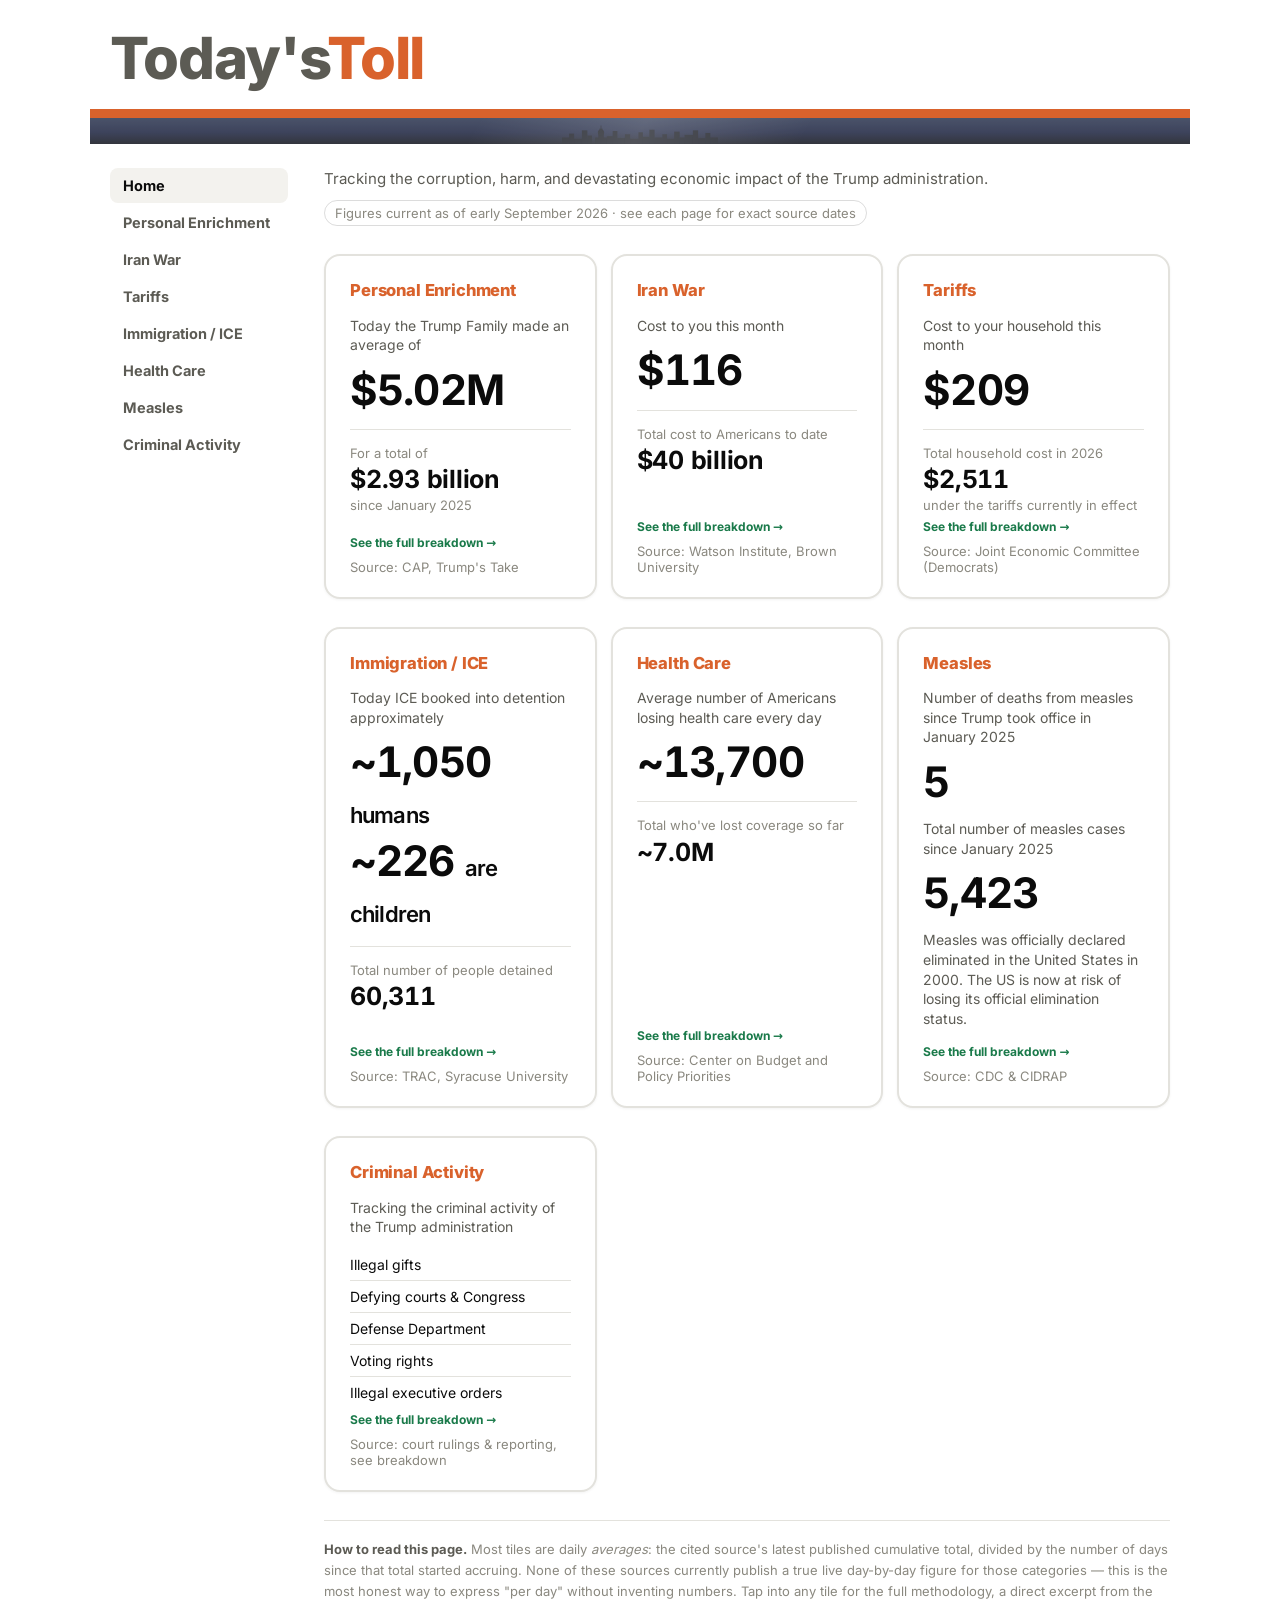
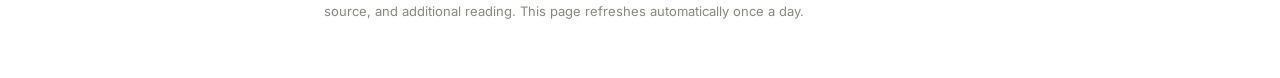
==== commit 7610a834: "Add files via upload" ====
--- a/index.html
+++ b/index.html
@@ -12,12 +12,13 @@
   <p class="site-title"><a href="index.html"><span class="word-gray">Today's</span><span class="word-orange">Toll</span></a></p>
 </header>
 <div class="masthead-rule"></div>
-<div class="masthead-rule-thick"></div>
+<div class="masthead-photo" aria-hidden="true"></div>
 
 <div class="layout">
   <details class="mobile-menu">
     <summary>Menu</summary>
     <ul>
+      <li><a href="index.html">Home</a></li>
       <li><a href="trump-family.html">Personal Enrichment</a></li>
       <li><a href="iran-war.html">Iran War</a></li>
       <li><a href="tariffs.html">Tariffs</a></li>
@@ -30,6 +31,7 @@
 
   <nav class="sidebar">
     <ul>
+      <li><a href="index.html" class="active">Home</a></li>
       <li><a href="trump-family.html">Personal Enrichment</a></li>
       <li><a href="iran-war.html">Iran War</a></li>
       <li><a href="tariffs.html">Tariffs</a></li>
--- a/style.css
+++ b/style.css
@@ -40,16 +40,17 @@
   --surface-sunken: #ffffff;
   --surface-raised: #f3f2ee;
   --text-primary: #0b0b0b;
-  --text-secondary: #46453f;
+  --text-secondary: #5c5b54;
   --text-muted: #8a887f;
   --gridline: #e3e2dd;
   --border: rgba(11,11,11,0.14);
-  --link: #46453f;
+  --link: #5c5b54;
   --accent: #d9622c;
-  --accent-gray: #46453f;
+  --accent-gray: #5c5b54;
   --accent-tint: #fbe9e0;
   --positive-green: #1a7a4a;
   --positive-green-tint: #e6f4ec;
+  --masthead-band: #5c5b54;
 }
 @media (prefers-color-scheme: dark) {
   :root:not([data-theme="light"]) {
@@ -67,6 +68,7 @@
     --accent-tint: #34211a;
     --positive-green: #4ade80;
     --positive-green-tint: #163524;
+    --masthead-band: #46453f;
   }
 }
 :root[data-theme="dark"] {
@@ -84,6 +86,7 @@
   --accent-tint: #34211a;
   --positive-green: #4ade80;
   --positive-green-tint: #163524;
+  --masthead-band: #46453f;
 }
 
 * { box-sizing: border-box; }
@@ -123,18 +126,21 @@
 .site-title .word-orange { color: var(--accent); }
 .masthead-rule {
   max-width: 1100px;
-  height: 3px;
+  height: 9px;
   background: var(--accent);
-  border-radius: 2px;
-  margin: 20px 0 0;
-}
-.masthead-rule-thick {
+  margin: 20px auto 0;
+}
+.masthead-photo {
   max-width: 1100px;
-  height: 15px;
-  background: var(--accent-gray);
-  border-radius: 2px;
-  margin: 0;
-  opacity: 0.78;
+  height: 26px;
+  margin: 0 auto;
+  opacity: 0.85;
+  background-image:
+    linear-gradient(120deg, transparent 35%, rgba(255,255,255,0.15) 50%, transparent 65%),
+    url("data:image/svg+xml,%3Csvg xmlns='http://www.w3.org/2000/svg' viewBox='0 0 1200 200'%3E%3Crect x='0' y='150' width='55' height='50' fill='%2310131c'/%3E%3Crect x='55' y='120' width='38' height='80' fill='%2310131c'/%3E%3Crect x='93' y='160' width='60' height='40' fill='%2310131c'/%3E%3Crect x='153' y='95' width='42' height='105' fill='%2310131c'/%3E%3Crect x='195' y='135' width='35' height='65' fill='%2310131c'/%3E%3Crect x='255' y='150' width='90' height='50' fill='%2310131c'/%3E%3Crect x='279' y='118' width='42' height='36' fill='%2310131c'/%3E%3Ccircle cx='300' cy='112' r='24' fill='%2310131c'/%3E%3Crect x='288' y='82' width='24' height='32' fill='%2310131c'/%3E%3Crect x='297' y='58' width='6' height='26' fill='%2310131c'/%3E%3Crect x='345' y='140' width='45' height='60' fill='%2310131c'/%3E%3Crect x='390' y='100' width='36' height='100' fill='%2310131c'/%3E%3Crect x='426' y='155' width='58' height='45' fill='%2310131c'/%3E%3Crect x='484' y='125' width='40' height='75' fill='%2310131c'/%3E%3Crect x='524' y='160' width='64' height='40' fill='%2310131c'/%3E%3Crect x='588' y='110' width='34' height='90' fill='%2310131c'/%3E%3Crect x='622' y='145' width='50' height='55' fill='%2310131c'/%3E%3Crect x='672' y='90' width='40' height='110' fill='%2310131c'/%3E%3Crect x='712' y='150' width='60' height='50' fill='%2310131c'/%3E%3Crect x='772' y='125' width='36' height='75' fill='%2310131c'/%3E%3Crect x='808' y='160' width='55' height='40' fill='%2310131c'/%3E%3Crect x='863' y='105' width='42' height='95' fill='%2310131c'/%3E%3Crect x='905' y='150' width='38' height='50' fill='%2310131c'/%3E%3Crect x='943' y='130' width='64' height='70' fill='%2310131c'/%3E%3Crect x='1007' y='95' width='40' height='105' fill='%2310131c'/%3E%3Crect x='1047' y='155' width='56' height='45' fill='%2310131c'/%3E%3Crect x='1103' y='115' width='38' height='85' fill='%2310131c'/%3E%3Crect x='1141' y='150' width='59' height='50' fill='%2310131c'/%3E%3C/svg%3E"),
+    linear-gradient(180deg, #2b3550 0%, #1c2340 55%, #10131c 100%);
+  background-size: 100% 100%;
+  background-repeat: no-repeat;
 }
 
 /* ---------- Sidebar + content layout ---------- */
@@ -525,8 +531,6 @@
   align-items: baseline;
   gap: 14px;
   margin: 0 0 0;
-  padding-left: 16px;
-  border-left: 5px solid var(--accent);
 }
 .topic-title {
   font-size: 38px;
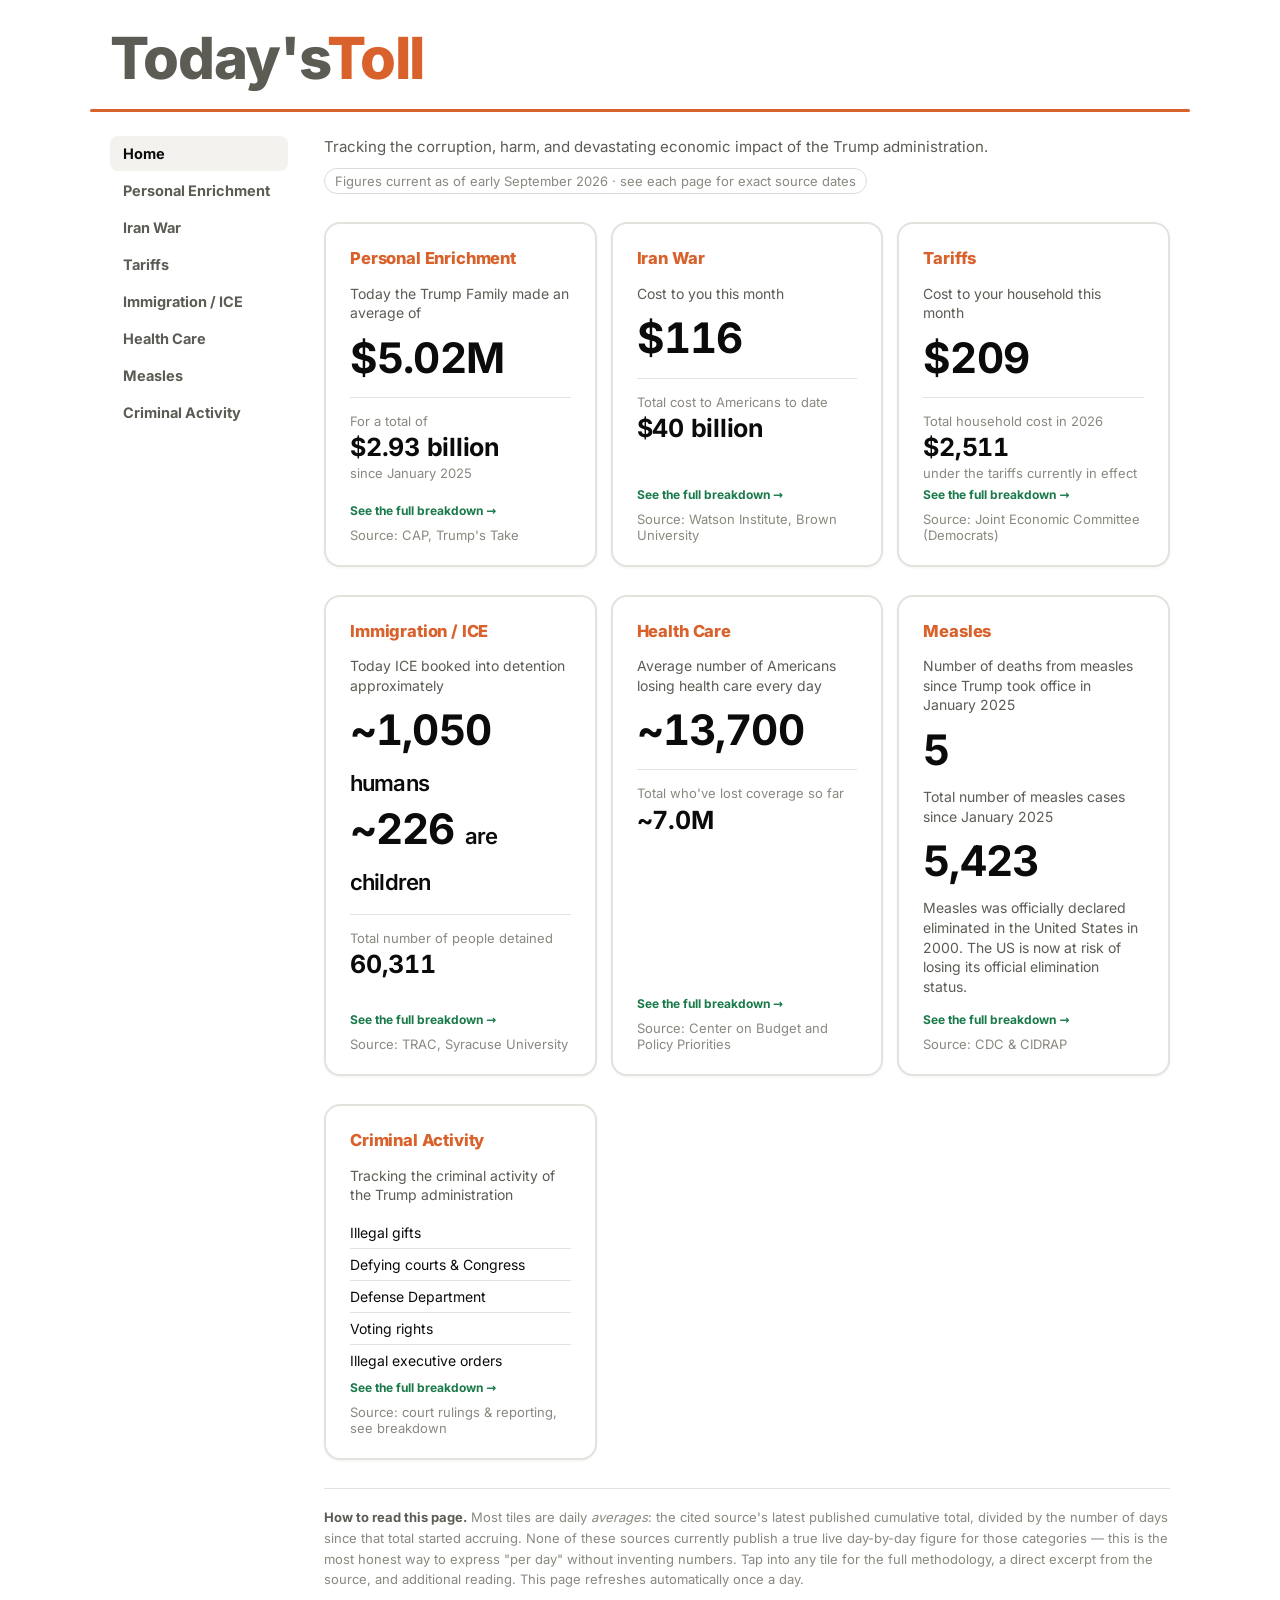
==== commit a87de168: "Add files via upload" ====
--- a/index.html
+++ b/index.html
@@ -12,7 +12,6 @@
   <p class="site-title"><a href="index.html"><span class="word-gray">Today's</span><span class="word-orange">Toll</span></a></p>
 </header>
 <div class="masthead-rule"></div>
-<div class="masthead-photo" aria-hidden="true"></div>
 
 <div class="layout">
   <details class="mobile-menu">
--- a/style.css
+++ b/style.css
@@ -126,21 +126,10 @@
 .site-title .word-orange { color: var(--accent); }
 .masthead-rule {
   max-width: 1100px;
-  height: 9px;
+  height: 3px;
   background: var(--accent);
+  border-radius: 2px;
   margin: 20px auto 0;
-}
-.masthead-photo {
-  max-width: 1100px;
-  height: 26px;
-  margin: 0 auto;
-  opacity: 0.85;
-  background-image:
-    linear-gradient(120deg, transparent 35%, rgba(255,255,255,0.15) 50%, transparent 65%),
-    url("data:image/svg+xml,%3Csvg xmlns='http://www.w3.org/2000/svg' viewBox='0 0 1200 200'%3E%3Crect x='0' y='150' width='55' height='50' fill='%2310131c'/%3E%3Crect x='55' y='120' width='38' height='80' fill='%2310131c'/%3E%3Crect x='93' y='160' width='60' height='40' fill='%2310131c'/%3E%3Crect x='153' y='95' width='42' height='105' fill='%2310131c'/%3E%3Crect x='195' y='135' width='35' height='65' fill='%2310131c'/%3E%3Crect x='255' y='150' width='90' height='50' fill='%2310131c'/%3E%3Crect x='279' y='118' width='42' height='36' fill='%2310131c'/%3E%3Ccircle cx='300' cy='112' r='24' fill='%2310131c'/%3E%3Crect x='288' y='82' width='24' height='32' fill='%2310131c'/%3E%3Crect x='297' y='58' width='6' height='26' fill='%2310131c'/%3E%3Crect x='345' y='140' width='45' height='60' fill='%2310131c'/%3E%3Crect x='390' y='100' width='36' height='100' fill='%2310131c'/%3E%3Crect x='426' y='155' width='58' height='45' fill='%2310131c'/%3E%3Crect x='484' y='125' width='40' height='75' fill='%2310131c'/%3E%3Crect x='524' y='160' width='64' height='40' fill='%2310131c'/%3E%3Crect x='588' y='110' width='34' height='90' fill='%2310131c'/%3E%3Crect x='622' y='145' width='50' height='55' fill='%2310131c'/%3E%3Crect x='672' y='90' width='40' height='110' fill='%2310131c'/%3E%3Crect x='712' y='150' width='60' height='50' fill='%2310131c'/%3E%3Crect x='772' y='125' width='36' height='75' fill='%2310131c'/%3E%3Crect x='808' y='160' width='55' height='40' fill='%2310131c'/%3E%3Crect x='863' y='105' width='42' height='95' fill='%2310131c'/%3E%3Crect x='905' y='150' width='38' height='50' fill='%2310131c'/%3E%3Crect x='943' y='130' width='64' height='70' fill='%2310131c'/%3E%3Crect x='1007' y='95' width='40' height='105' fill='%2310131c'/%3E%3Crect x='1047' y='155' width='56' height='45' fill='%2310131c'/%3E%3Crect x='1103' y='115' width='38' height='85' fill='%2310131c'/%3E%3Crect x='1141' y='150' width='59' height='50' fill='%2310131c'/%3E%3C/svg%3E"),
-    linear-gradient(180deg, #2b3550 0%, #1c2340 55%, #10131c 100%);
-  background-size: 100% 100%;
-  background-repeat: no-repeat;
 }
 
 /* ---------- Sidebar + content layout ---------- */
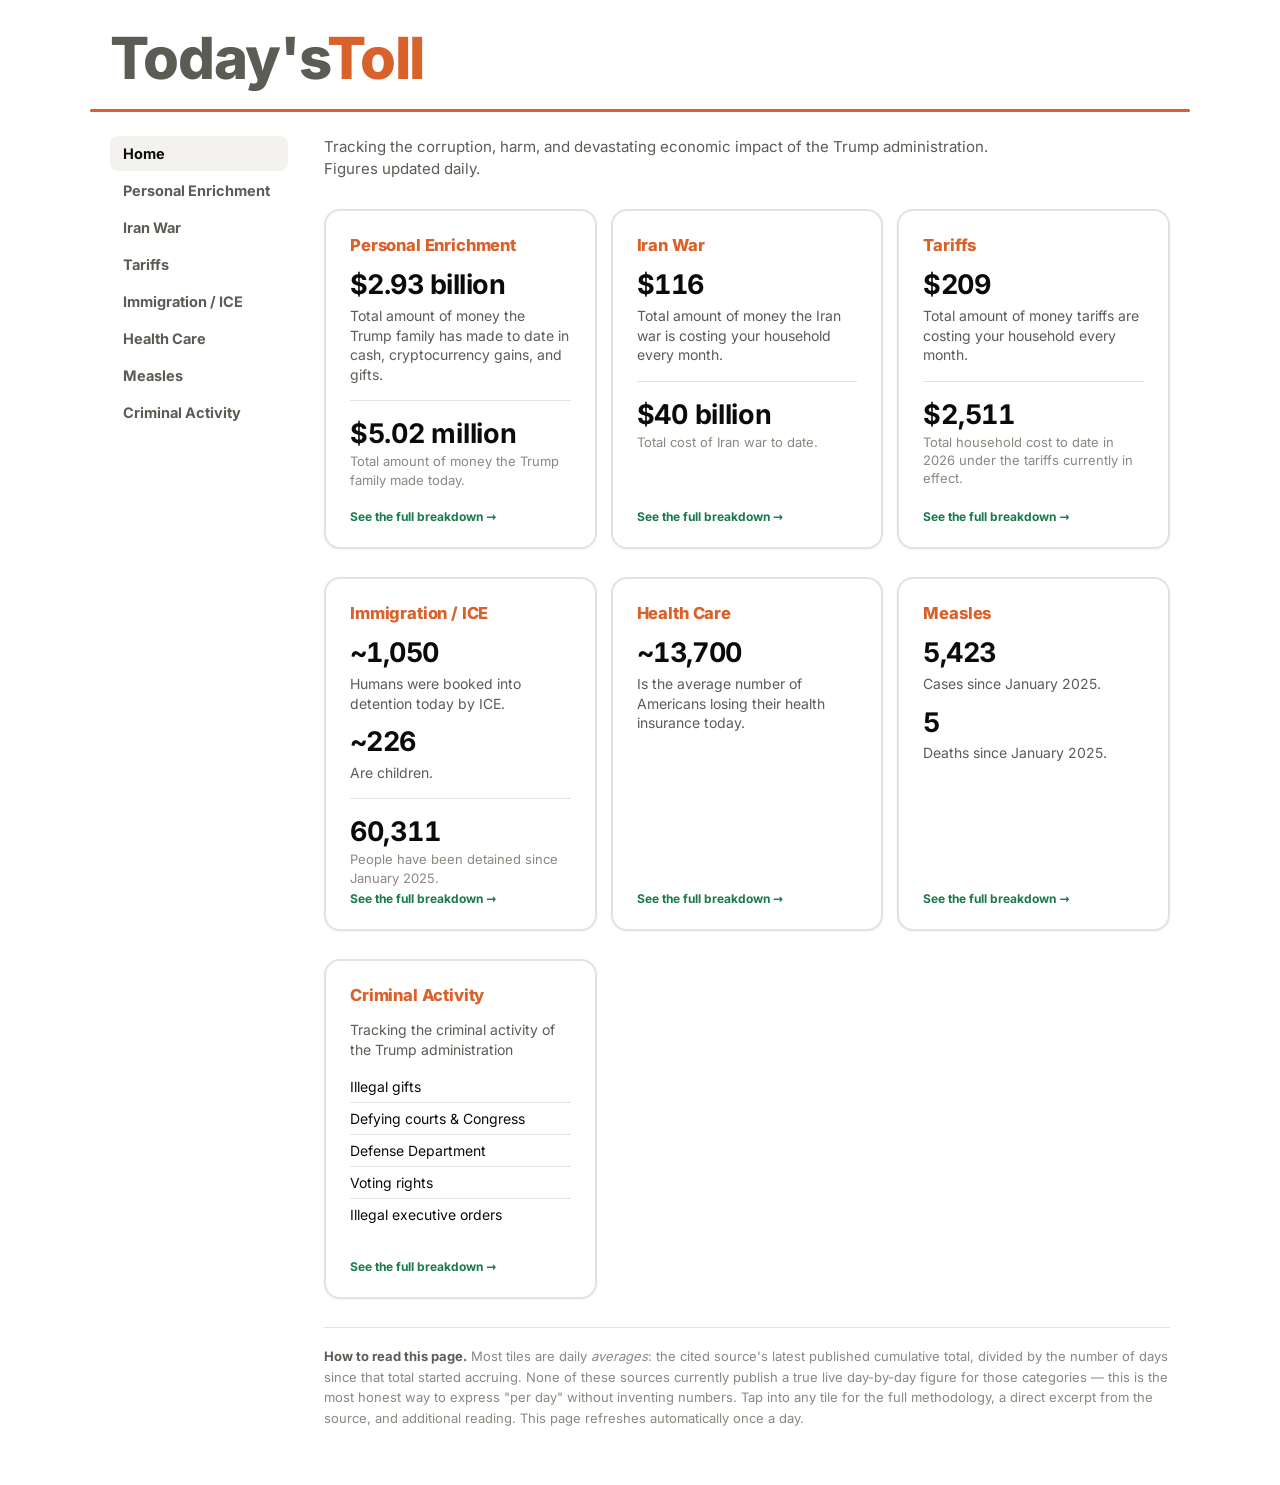
==== commit ad8130ad: "Add files via upload" ====
--- a/index.html
+++ b/index.html
@@ -44,7 +44,7 @@
   <main class="content">
     <div class="masthead">
       <p>Tracking the corruption, harm, and devastating economic impact of the Trump administration.</p>
-      <span class="asof">Figures current as of early September 2026 &middot; see each page for exact source dates</span>
+      <p class="asof">Figures updated daily.</p>
     </div>
 
     <div class="grid">
@@ -52,98 +52,86 @@
       <a class="tile" href="trump-family.html">
         <div class="tile-top">
           <p class="tile-title">Personal Enrichment</p>
-          <p class="tile-label">Today the Trump Family made an average of</p>
-          <p class="tile-value">$5.02M</p>
+          <p class="tile-value">$2.93 billion</p>
+          <p class="tile-label">Total amount of money the Trump family has made to date in cash, cryptocurrency gains, and gifts.</p>
           <div class="tile-total-block">
-            <p class="tile-total-label">For a total of</p>
-            <p class="tile-total-value">$2.93 billion</p>
-            <p class="tile-total-label">since January 2025</p>
+            <p class="tile-total-value">$5.02 million</p>
+            <p class="tile-total-label">Total amount of money the Trump family made today.</p>
           </div>
         </div>
         <div class="tile-footer">
           <span class="tile-cta">See the full breakdown &rarr;</span>
-          <span class="tile-source">Source: CAP, Trump's Take</span>
         </div>
       </a>
 
       <a class="tile" href="iran-war.html">
         <div class="tile-top">
           <p class="tile-title">Iran War</p>
-          <p class="tile-label">Cost to you this month</p>
           <p class="tile-value">$116</p>
+          <p class="tile-label">Total amount of money the Iran war is costing your household every month.</p>
           <div class="tile-total-block">
-            <p class="tile-total-label">Total cost to Americans to date</p>
             <p class="tile-total-value">$40 billion</p>
+            <p class="tile-total-label">Total cost of Iran war to date.</p>
           </div>
         </div>
         <div class="tile-footer">
           <span class="tile-cta">See the full breakdown &rarr;</span>
-          <span class="tile-source">Source: Watson Institute, Brown University</span>
         </div>
       </a>
 
       <a class="tile" href="tariffs.html">
         <div class="tile-top">
           <p class="tile-title">Tariffs</p>
-          <p class="tile-label">Cost to your household this month</p>
           <p class="tile-value">$209</p>
+          <p class="tile-label">Total amount of money tariffs are costing your household every month.</p>
           <div class="tile-total-block">
-            <p class="tile-total-label">Total household cost in 2026</p>
             <p class="tile-total-value">$2,511</p>
-            <p class="tile-total-label">under the tariffs currently in effect</p>
+            <p class="tile-total-label">Total household cost to date in 2026 under the tariffs currently in effect.</p>
           </div>
         </div>
         <div class="tile-footer">
           <span class="tile-cta">See the full breakdown &rarr;</span>
-          <span class="tile-source">Source: Joint Economic Committee (Democrats)</span>
         </div>
       </a>
 
       <a class="tile" href="ice.html">
         <div class="tile-top">
           <p class="tile-title">Immigration / ICE</p>
-          <p class="tile-label">Today ICE booked into detention approximately</p>
-          <p class="tile-value">~1,050 <span style="font-size:22px; font-weight:600;">humans</span></p>
-          <p class="tile-value">~226 <span style="font-size:22px; font-weight:600;">are children</span></p>
+          <p class="tile-value">~1,050</p>
+          <p class="tile-label">Humans were booked into detention today by ICE.</p>
+          <p class="tile-value" style="margin-top:14px;">~226</p>
+          <p class="tile-label">Are children.</p>
           <div class="tile-total-block">
-            <p class="tile-total-label">Total number of people detained</p>
             <p class="tile-total-value">60,311</p>
+            <p class="tile-total-label">People have been detained since January 2025.</p>
           </div>
         </div>
         <div class="tile-footer">
           <span class="tile-cta">See the full breakdown &rarr;</span>
-          <span class="tile-source">Source: TRAC, Syracuse University</span>
         </div>
       </a>
 
       <a class="tile" href="health-care.html">
         <div class="tile-top">
           <p class="tile-title">Health Care</p>
-          <p class="tile-label">Average number of Americans losing health care every day</p>
           <p class="tile-value">~13,700</p>
-          <div class="tile-total-block">
-            <p class="tile-total-label">Total who've lost coverage so far</p>
-            <p class="tile-total-value">~7.0M</p>
-          </div>
+          <p class="tile-label">Is the average number of Americans losing their health insurance today.</p>
         </div>
         <div class="tile-footer">
           <span class="tile-cta">See the full breakdown &rarr;</span>
-          <span class="tile-source">Source: Center on Budget and Policy Priorities</span>
         </div>
       </a>
 
       <a class="tile" href="measles.html">
         <div class="tile-top">
           <p class="tile-title">Measles</p>
-          <p class="tile-label">Number of deaths from measles since Trump took office in January 2025</p>
-          <p class="tile-value">5</p>
-          <p class="tile-label" style="margin-top:14px;">Total number of measles cases since January 2025</p>
           <p class="tile-value">5,423</p>
-          <p class="tile-label" style="margin-top:14px;">Measles was officially declared eliminated in the United States in 2000. The US is now at risk of losing its official elimination status.</p>
+          <p class="tile-label">Cases since January 2025.</p>
+          <p class="tile-value" style="margin-top:14px;">5</p>
+          <p class="tile-label">Deaths since January 2025.</p>
         </div>
         <div class="tile-footer">
           <span class="tile-cta">See the full breakdown &rarr;</span>
-          <span class="tile-source">Source: CDC &amp; CIDRAP</span>
         </div>
       </a>
 
@@ -161,7 +149,6 @@
         </div>
         <div class="tile-footer">
           <span class="tile-cta">See the full breakdown &rarr;</span>
-          <span class="tile-source">Source: court rulings &amp; reporting, see breakdown</span>
         </div>
       </a>
 
--- a/style.css
+++ b/style.css
@@ -225,13 +225,10 @@
   line-height: 1.5;
 }
 .asof {
-  display: inline-block;
-  margin-top: 10px;
-  font-size: 13px;
-  color: var(--text-muted);
-  border: 1px solid var(--border);
-  border-radius: 999px;
-  padding: 4px 10px;
+  margin: 4px 0 0;
+  font-size: 15px;
+  color: var(--text-secondary);
+  line-height: 1.5;
 }
 
 /* ---------- Tile grid (homepage) ---------- */
@@ -281,7 +278,7 @@
 }
 
 .tile-value {
-  font-size: 42px;
+  font-size: 27px;
   font-weight: 700;
   line-height: 1.1;
   margin: 0 0 6px;
@@ -332,7 +329,7 @@
   line-height: 1.4;
 }
 .tile-total-value {
-  font-size: 25px;
+  font-size: 27px;
   font-weight: 700;
   color: var(--text-primary);
   margin: 2px 0;
